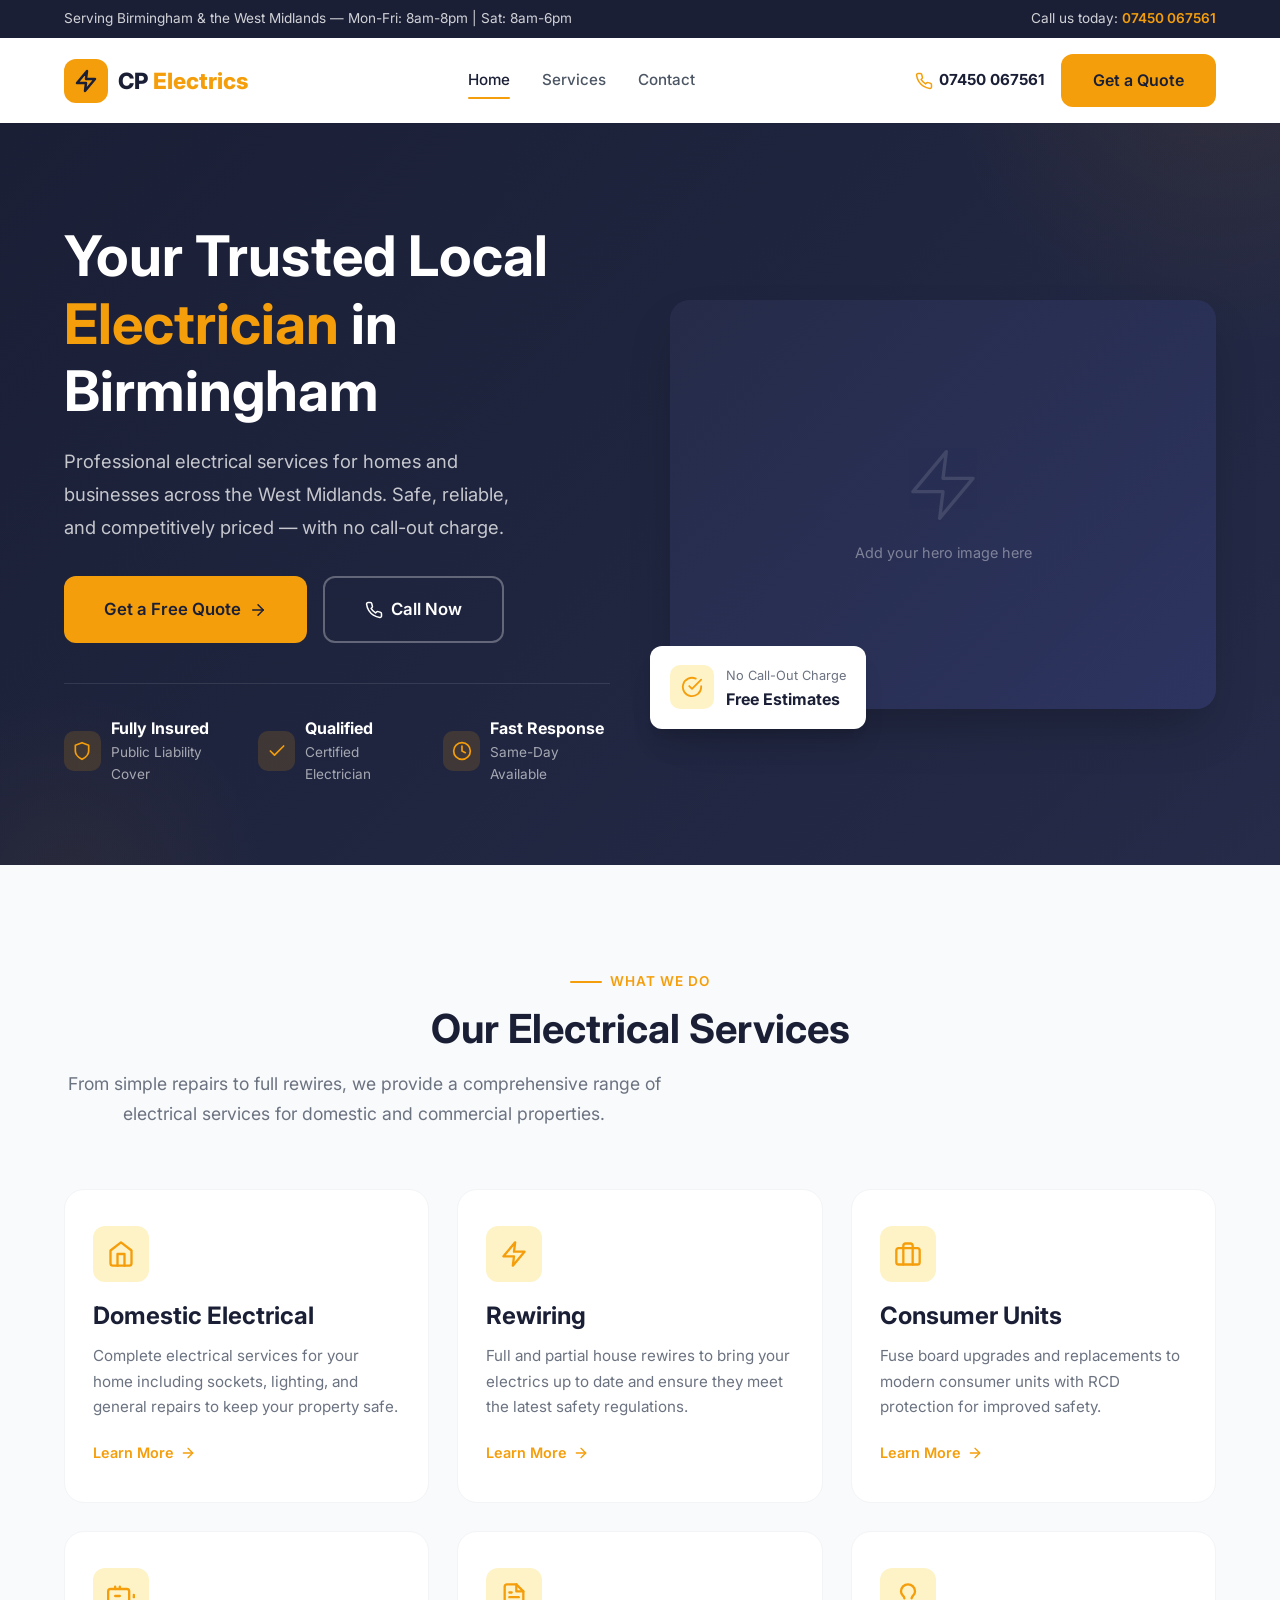
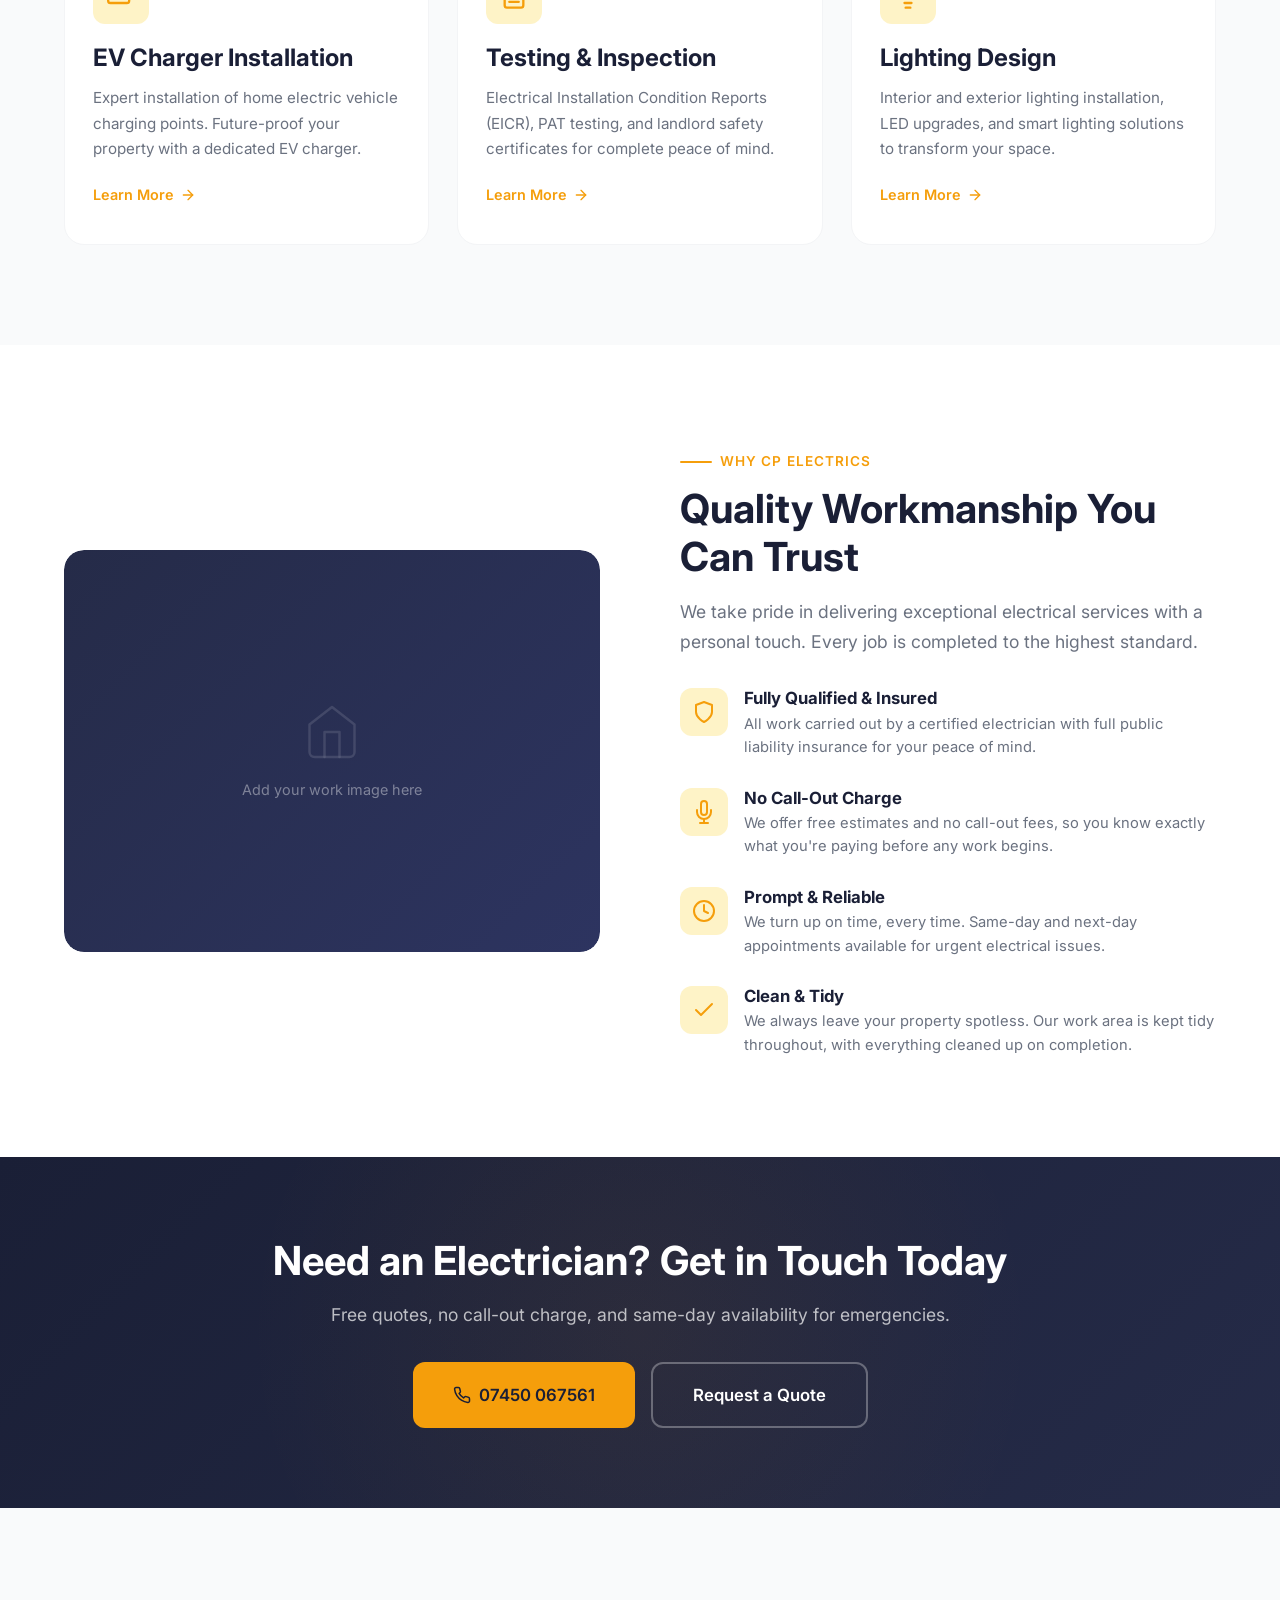
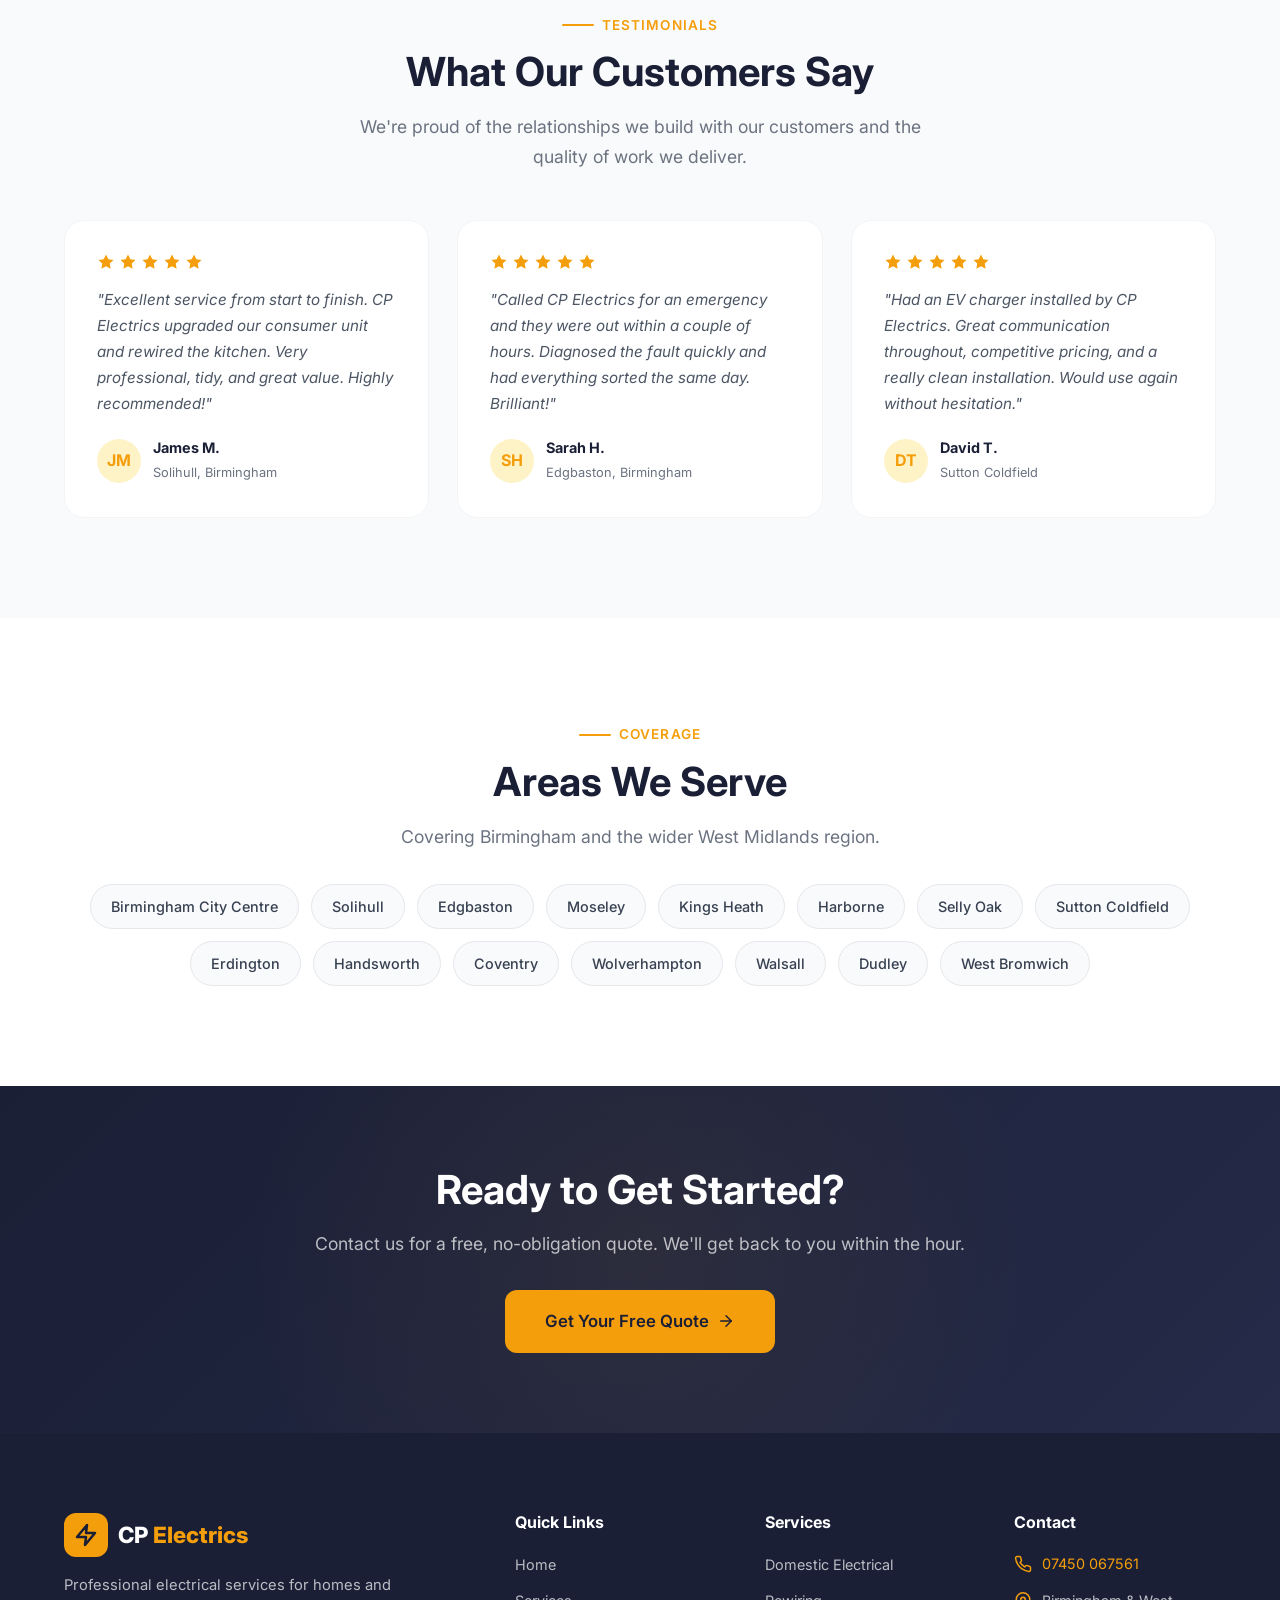
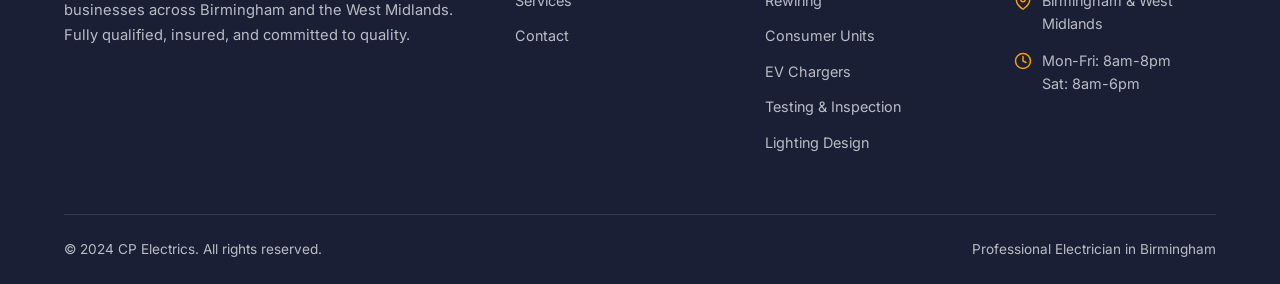
==== index.html @ a2d5533a "Initial commit: CP Electrics website Modern, conversion-optimised electrician website for CP Electri" ====
<!DOCTYPE html>
<html lang="en">
<head>
  <meta charset="UTF-8">
  <meta name="viewport" content="width=device-width, initial-scale=1.0">
  <title>CP Electrics | Professional Electrician in Birmingham & West Midlands</title>
  <meta name="description" content="CP Electrics - trusted local electrician in Birmingham & West Midlands. Domestic & commercial electrical services, rewiring, consumer units, EV chargers. Call 07450 067561.">
  <link rel="preconnect" href="https://fonts.googleapis.com">
  <link rel="preconnect" href="https://fonts.gstatic.com" crossorigin>
  <link href="https://fonts.googleapis.com/css2?family=Inter:wght@400;500;600;700;800&display=swap" rel="stylesheet">
  <link rel="stylesheet" href="assets/css/style.css">
</head>
<body>

  <!-- Top Bar -->
  <div class="top-bar">
    <div class="container">
      <span>Serving Birmingham & the West Midlands &mdash; Mon-Fri: 8am-8pm | Sat: 8am-6pm</span>
      <span>Call us today: <a href="tel:07450067561">07450 067561</a></span>
    </div>
  </div>

  <!-- Navbar -->
  <nav class="navbar">
    <div class="container">
      <a href="index.html" class="logo">
        <div class="logo-icon">
          <svg xmlns="http://www.w3.org/2000/svg" viewBox="0 0 24 24" fill="none" stroke="currentColor" stroke-width="2.5" stroke-linecap="round" stroke-linejoin="round"><path d="M13 2 3 14h9l-1 8 10-12h-9l1-8z"/></svg>
        </div>
        <span class="logo-text">CP <span>Electrics</span></span>
      </a>
      <div class="nav-links">
        <a href="index.html" class="active">Home</a>
        <a href="services.html">Services</a>
        <a href="contact.html">Contact</a>
      </div>
      <div class="nav-cta">
        <a href="tel:07450067561" class="nav-phone">
          <svg xmlns="http://www.w3.org/2000/svg" viewBox="0 0 24 24" fill="none" stroke="currentColor" stroke-width="2" stroke-linecap="round" stroke-linejoin="round"><path d="M22 16.92v3a2 2 0 0 1-2.18 2 19.79 19.79 0 0 1-8.63-3.07 19.5 19.5 0 0 1-6-6 19.79 19.79 0 0 1-3.07-8.67A2 2 0 0 1 4.11 2h3a2 2 0 0 1 2 1.72c.127.96.361 1.903.7 2.81a2 2 0 0 1-.45 2.11L8.09 9.91a16 16 0 0 0 6 6l1.27-1.27a2 2 0 0 1 2.11-.45c.907.339 1.85.573 2.81.7A2 2 0 0 1 22 16.92z"/></svg>
          07450 067561
        </a>
        <a href="contact.html" class="btn btn-primary">Get a Quote</a>
      </div>
      <button class="mobile-toggle" aria-label="Menu">
        <span></span><span></span><span></span>
      </button>
    </div>
  </nav>

  <!-- Hero -->
  <section class="hero">
    <div class="container">
      <div class="hero-content">
        <h1>Your Trusted Local <span>Electrician</span> in Birmingham</h1>
        <p>Professional electrical services for homes and businesses across the West Midlands. Safe, reliable, and competitively priced &mdash; with no call-out charge.</p>
        <div class="hero-btns">
          <a href="contact.html" class="btn btn-primary btn-lg">
            Get a Free Quote
            <svg xmlns="http://www.w3.org/2000/svg" viewBox="0 0 24 24" fill="none" stroke="currentColor" stroke-width="2" stroke-linecap="round" stroke-linejoin="round"><path d="M5 12h14"/><path d="m12 5 7 7-7 7"/></svg>
          </a>
          <a href="tel:07450067561" class="btn btn-outline-light btn-lg">
            <svg xmlns="http://www.w3.org/2000/svg" viewBox="0 0 24 24" fill="none" stroke="currentColor" stroke-width="2" stroke-linecap="round" stroke-linejoin="round"><path d="M22 16.92v3a2 2 0 0 1-2.18 2 19.79 19.79 0 0 1-8.63-3.07 19.5 19.5 0 0 1-6-6 19.79 19.79 0 0 1-3.07-8.67A2 2 0 0 1 4.11 2h3a2 2 0 0 1 2 1.72c.127.96.361 1.903.7 2.81a2 2 0 0 1-.45 2.11L8.09 9.91a16 16 0 0 0 6 6l1.27-1.27a2 2 0 0 1 2.11-.45c.907.339 1.85.573 2.81.7A2 2 0 0 1 22 16.92z"/></svg>
            Call Now
          </a>
        </div>
        <div class="hero-badges">
          <div class="hero-badge">
            <div class="hero-badge-icon">
              <svg xmlns="http://www.w3.org/2000/svg" viewBox="0 0 24 24" fill="none" stroke="currentColor" stroke-width="2" stroke-linecap="round" stroke-linejoin="round"><path d="M12 22s8-4 8-10V5l-8-3-8 3v7c0 6 8 10 8 10z"/></svg>
            </div>
            <div class="hero-badge-text">
              <strong>Fully Insured</strong>
              Public Liability Cover
            </div>
          </div>
          <div class="hero-badge">
            <div class="hero-badge-icon">
              <svg xmlns="http://www.w3.org/2000/svg" viewBox="0 0 24 24" fill="none" stroke="currentColor" stroke-width="2" stroke-linecap="round" stroke-linejoin="round"><path d="M20 6 9 17l-5-5"/></svg>
            </div>
            <div class="hero-badge-text">
              <strong>Qualified</strong>
              Certified Electrician
            </div>
          </div>
          <div class="hero-badge">
            <div class="hero-badge-icon">
              <svg xmlns="http://www.w3.org/2000/svg" viewBox="0 0 24 24" fill="none" stroke="currentColor" stroke-width="2" stroke-linecap="round" stroke-linejoin="round"><circle cx="12" cy="12" r="10"/><polyline points="12 6 12 12 16 14"/></svg>
            </div>
            <div class="hero-badge-text">
              <strong>Fast Response</strong>
              Same-Day Available
            </div>
          </div>
        </div>
      </div>
      <div class="hero-image">
        <div class="hero-image-wrapper">
          <div class="hero-image-placeholder">
            <svg xmlns="http://www.w3.org/2000/svg" viewBox="0 0 24 24" fill="none" stroke="currentColor" stroke-width="1" stroke-linecap="round" stroke-linejoin="round"><path d="M13 2 3 14h9l-1 8 10-12h-9l1-8z"/></svg>
            <span style="font-size:0.9rem;">Add your hero image here</span>
          </div>
        </div>
        <div class="hero-float-card">
          <div class="icon">
            <svg xmlns="http://www.w3.org/2000/svg" viewBox="0 0 24 24" fill="none" stroke="currentColor" stroke-width="2" stroke-linecap="round" stroke-linejoin="round"><path d="M22 11.08V12a10 10 0 1 1-5.93-9.14"/><polyline points="22 4 12 14.01 9 11.01"/></svg>
          </div>
          <div class="text">
            <span>No Call-Out Charge</span>
            <strong>Free Estimates</strong>
          </div>
        </div>
      </div>
    </div>
  </section>

  <!-- Services -->
  <section class="services-section" id="services">
    <div class="container">
      <div class="services-header">
        <div class="section-label">What We Do</div>
        <h2 class="section-title">Our Electrical Services</h2>
        <p class="section-subtitle">From simple repairs to full rewires, we provide a comprehensive range of electrical services for domestic and commercial properties.</p>
      </div>
      <div class="services-grid">
        <a href="services/domestic-electrical.html" class="service-card">
          <div class="service-icon">
            <svg xmlns="http://www.w3.org/2000/svg" viewBox="0 0 24 24" fill="none" stroke="currentColor" stroke-width="2" stroke-linecap="round" stroke-linejoin="round"><path d="m3 9 9-7 9 7v11a2 2 0 0 1-2 2H5a2 2 0 0 1-2-2z"/><polyline points="9 22 9 12 15 12 15 22"/></svg>
          </div>
          <h3>Domestic Electrical</h3>
          <p>Complete electrical services for your home including sockets, lighting, and general repairs to keep your property safe.</p>
          <span class="learn-more">Learn More <svg xmlns="http://www.w3.org/2000/svg" viewBox="0 0 24 24" fill="none" stroke="currentColor" stroke-width="2" stroke-linecap="round" stroke-linejoin="round"><path d="M5 12h14"/><path d="m12 5 7 7-7 7"/></svg></span>
        </a>

        <a href="services/rewiring.html" class="service-card">
          <div class="service-icon">
            <svg xmlns="http://www.w3.org/2000/svg" viewBox="0 0 24 24" fill="none" stroke="currentColor" stroke-width="2" stroke-linecap="round" stroke-linejoin="round"><path d="M13 2 3 14h9l-1 8 10-12h-9l1-8z"/></svg>
          </div>
          <h3>Rewiring</h3>
          <p>Full and partial house rewires to bring your electrics up to date and ensure they meet the latest safety regulations.</p>
          <span class="learn-more">Learn More <svg xmlns="http://www.w3.org/2000/svg" viewBox="0 0 24 24" fill="none" stroke="currentColor" stroke-width="2" stroke-linecap="round" stroke-linejoin="round"><path d="M5 12h14"/><path d="m12 5 7 7-7 7"/></svg></span>
        </a>

        <a href="services/consumer-units.html" class="service-card">
          <div class="service-icon">
            <svg xmlns="http://www.w3.org/2000/svg" viewBox="0 0 24 24" fill="none" stroke="currentColor" stroke-width="2" stroke-linecap="round" stroke-linejoin="round"><rect x="2" y="7" width="20" height="14" rx="2" ry="2"/><path d="M16 21V5a2 2 0 0 0-2-2h-4a2 2 0 0 0-2 2v16"/></svg>
          </div>
          <h3>Consumer Units</h3>
          <p>Fuse board upgrades and replacements to modern consumer units with RCD protection for improved safety.</p>
          <span class="learn-more">Learn More <svg xmlns="http://www.w3.org/2000/svg" viewBox="0 0 24 24" fill="none" stroke="currentColor" stroke-width="2" stroke-linecap="round" stroke-linejoin="round"><path d="M5 12h14"/><path d="m12 5 7 7-7 7"/></svg></span>
        </a>

        <a href="services/ev-chargers.html" class="service-card">
          <div class="service-icon">
            <svg xmlns="http://www.w3.org/2000/svg" viewBox="0 0 24 24" fill="none" stroke="currentColor" stroke-width="2" stroke-linecap="round" stroke-linejoin="round"><rect x="1" y="6" width="18" height="12" rx="2"/><line x1="23" y1="13" x2="23" y2="11"/><path d="M11 6v-2"/><path d="M7 6v-2"/><path d="M7 12h4"/></svg>
          </div>
          <h3>EV Charger Installation</h3>
          <p>Expert installation of home electric vehicle charging points. Future-proof your property with a dedicated EV charger.</p>
          <span class="learn-more">Learn More <svg xmlns="http://www.w3.org/2000/svg" viewBox="0 0 24 24" fill="none" stroke="currentColor" stroke-width="2" stroke-linecap="round" stroke-linejoin="round"><path d="M5 12h14"/><path d="m12 5 7 7-7 7"/></svg></span>
        </a>

        <a href="services/testing-inspection.html" class="service-card">
          <div class="service-icon">
            <svg xmlns="http://www.w3.org/2000/svg" viewBox="0 0 24 24" fill="none" stroke="currentColor" stroke-width="2" stroke-linecap="round" stroke-linejoin="round"><path d="M14 2H6a2 2 0 0 0-2 2v16a2 2 0 0 0 2 2h12a2 2 0 0 0 2-2V8z"/><polyline points="14 2 14 8 20 8"/><line x1="16" y1="13" x2="8" y2="13"/><line x1="16" y1="17" x2="8" y2="17"/><polyline points="10 9 9 9 8 9"/></svg>
          </div>
          <h3>Testing &amp; Inspection</h3>
          <p>Electrical Installation Condition Reports (EICR), PAT testing, and landlord safety certificates for complete peace of mind.</p>
          <span class="learn-more">Learn More <svg xmlns="http://www.w3.org/2000/svg" viewBox="0 0 24 24" fill="none" stroke="currentColor" stroke-width="2" stroke-linecap="round" stroke-linejoin="round"><path d="M5 12h14"/><path d="m12 5 7 7-7 7"/></svg></span>
        </a>

        <a href="services/lighting.html" class="service-card">
          <div class="service-icon">
            <svg xmlns="http://www.w3.org/2000/svg" viewBox="0 0 24 24" fill="none" stroke="currentColor" stroke-width="2" stroke-linecap="round" stroke-linejoin="round"><line x1="9" y1="18" x2="15" y2="18"/><line x1="10" y1="22" x2="14" y2="22"/><path d="M15.09 14c.18-.98.65-1.74 1.41-2.5A4.65 4.65 0 0 0 18 8 6 6 0 0 0 6 8c0 1 .23 2.23 1.5 3.5A4.61 4.61 0 0 1 8.91 14"/></svg>
          </div>
          <h3>Lighting Design</h3>
          <p>Interior and exterior lighting installation, LED upgrades, and smart lighting solutions to transform your space.</p>
          <span class="learn-more">Learn More <svg xmlns="http://www.w3.org/2000/svg" viewBox="0 0 24 24" fill="none" stroke="currentColor" stroke-width="2" stroke-linecap="round" stroke-linejoin="round"><path d="M5 12h14"/><path d="m12 5 7 7-7 7"/></svg></span>
        </a>
      </div>
    </div>
  </section>

  <!-- Why Choose Us -->
  <section class="why-section">
    <div class="container">
      <div class="why-grid">
        <div class="why-image">
          <div class="hero-image-placeholder" style="border-radius:20px;">
            <svg xmlns="http://www.w3.org/2000/svg" viewBox="0 0 24 24" fill="none" stroke="currentColor" stroke-width="1" stroke-linecap="round" stroke-linejoin="round" style="width:60px;height:60px;opacity:0.3;"><path d="m3 9 9-7 9 7v11a2 2 0 0 1-2 2H5a2 2 0 0 1-2-2z"/><polyline points="9 22 9 12 15 12 15 22"/></svg>
            <span style="font-size:0.9rem;color:rgba(255,255,255,0.4);">Add your work image here</span>
          </div>
        </div>
        <div>
          <div class="section-label">Why CP Electrics</div>
          <h2 class="section-title">Quality Workmanship You Can Trust</h2>
          <p class="section-subtitle">We take pride in delivering exceptional electrical services with a personal touch. Every job is completed to the highest standard.</p>
          <div class="why-features">
            <div class="why-feature">
              <div class="why-feature-icon">
                <svg xmlns="http://www.w3.org/2000/svg" viewBox="0 0 24 24" fill="none" stroke="currentColor" stroke-width="2" stroke-linecap="round" stroke-linejoin="round"><path d="M12 22s8-4 8-10V5l-8-3-8 3v7c0 6 8 10 8 10z"/></svg>
              </div>
              <div>
                <h4>Fully Qualified &amp; Insured</h4>
                <p>All work carried out by a certified electrician with full public liability insurance for your peace of mind.</p>
              </div>
            </div>
            <div class="why-feature">
              <div class="why-feature-icon">
                <svg xmlns="http://www.w3.org/2000/svg" viewBox="0 0 24 24" fill="none" stroke="currentColor" stroke-width="2" stroke-linecap="round" stroke-linejoin="round"><path d="M12 1a3 3 0 0 0-3 3v8a3 3 0 0 0 6 0V4a3 3 0 0 0-3-3z"/><path d="M19 10v2a7 7 0 0 1-14 0v-2"/><line x1="12" y1="19" x2="12" y2="23"/><line x1="8" y1="23" x2="16" y2="23"/></svg>
              </div>
              <div>
                <h4>No Call-Out Charge</h4>
                <p>We offer free estimates and no call-out fees, so you know exactly what you're paying before any work begins.</p>
              </div>
            </div>
            <div class="why-feature">
              <div class="why-feature-icon">
                <svg xmlns="http://www.w3.org/2000/svg" viewBox="0 0 24 24" fill="none" stroke="currentColor" stroke-width="2" stroke-linecap="round" stroke-linejoin="round"><circle cx="12" cy="12" r="10"/><polyline points="12 6 12 12 16 14"/></svg>
              </div>
              <div>
                <h4>Prompt &amp; Reliable</h4>
                <p>We turn up on time, every time. Same-day and next-day appointments available for urgent electrical issues.</p>
              </div>
            </div>
            <div class="why-feature">
              <div class="why-feature-icon">
                <svg xmlns="http://www.w3.org/2000/svg" viewBox="0 0 24 24" fill="none" stroke="currentColor" stroke-width="2" stroke-linecap="round" stroke-linejoin="round"><path d="M20 6 9 17l-5-5"/></svg>
              </div>
              <div>
                <h4>Clean &amp; Tidy</h4>
                <p>We always leave your property spotless. Our work area is kept tidy throughout, with everything cleaned up on completion.</p>
              </div>
            </div>
          </div>
        </div>
      </div>
    </div>
  </section>

  <!-- CTA Banner -->
  <section class="cta-banner">
    <div class="container">
      <h2>Need an Electrician? Get in Touch Today</h2>
      <p>Free quotes, no call-out charge, and same-day availability for emergencies.</p>
      <div style="display:flex;gap:16px;justify-content:center;flex-wrap:wrap;">
        <a href="tel:07450067561" class="btn btn-primary btn-lg">
          <svg xmlns="http://www.w3.org/2000/svg" viewBox="0 0 24 24" fill="none" stroke="currentColor" stroke-width="2" stroke-linecap="round" stroke-linejoin="round"><path d="M22 16.92v3a2 2 0 0 1-2.18 2 19.79 19.79 0 0 1-8.63-3.07 19.5 19.5 0 0 1-6-6 19.79 19.79 0 0 1-3.07-8.67A2 2 0 0 1 4.11 2h3a2 2 0 0 1 2 1.72c.127.96.361 1.903.7 2.81a2 2 0 0 1-.45 2.11L8.09 9.91a16 16 0 0 0 6 6l1.27-1.27a2 2 0 0 1 2.11-.45c.907.339 1.85.573 2.81.7A2 2 0 0 1 22 16.92z"/></svg>
          07450 067561
        </a>
        <a href="contact.html" class="btn btn-outline-light btn-lg">Request a Quote</a>
      </div>
    </div>
  </section>

  <!-- Testimonials -->
  <section class="testimonials-section">
    <div class="container">
      <div class="text-center">
        <div class="section-label">Testimonials</div>
        <h2 class="section-title">What Our Customers Say</h2>
        <p class="section-subtitle">We're proud of the relationships we build with our customers and the quality of work we deliver.</p>
      </div>
      <div class="testimonials-grid">
        <div class="testimonial-card">
          <div class="testimonial-stars">
            <svg xmlns="http://www.w3.org/2000/svg" viewBox="0 0 24 24"><polygon points="12 2 15.09 8.26 22 9.27 17 14.14 18.18 21.02 12 17.77 5.82 21.02 7 14.14 2 9.27 8.91 8.26 12 2"/></svg>
            <svg xmlns="http://www.w3.org/2000/svg" viewBox="0 0 24 24"><polygon points="12 2 15.09 8.26 22 9.27 17 14.14 18.18 21.02 12 17.77 5.82 21.02 7 14.14 2 9.27 8.91 8.26 12 2"/></svg>
            <svg xmlns="http://www.w3.org/2000/svg" viewBox="0 0 24 24"><polygon points="12 2 15.09 8.26 22 9.27 17 14.14 18.18 21.02 12 17.77 5.82 21.02 7 14.14 2 9.27 8.91 8.26 12 2"/></svg>
            <svg xmlns="http://www.w3.org/2000/svg" viewBox="0 0 24 24"><polygon points="12 2 15.09 8.26 22 9.27 17 14.14 18.18 21.02 12 17.77 5.82 21.02 7 14.14 2 9.27 8.91 8.26 12 2"/></svg>
            <svg xmlns="http://www.w3.org/2000/svg" viewBox="0 0 24 24"><polygon points="12 2 15.09 8.26 22 9.27 17 14.14 18.18 21.02 12 17.77 5.82 21.02 7 14.14 2 9.27 8.91 8.26 12 2"/></svg>
          </div>
          <blockquote>"Excellent service from start to finish. CP Electrics upgraded our consumer unit and rewired the kitchen. Very professional, tidy, and great value. Highly recommended!"</blockquote>
          <div class="testimonial-author">
            <div class="testimonial-avatar">JM</div>
            <div class="testimonial-author-info">
              <strong>James M.</strong>
              <span>Solihull, Birmingham</span>
            </div>
          </div>
        </div>
        <div class="testimonial-card">
          <div class="testimonial-stars">
            <svg xmlns="http://www.w3.org/2000/svg" viewBox="0 0 24 24"><polygon points="12 2 15.09 8.26 22 9.27 17 14.14 18.18 21.02 12 17.77 5.82 21.02 7 14.14 2 9.27 8.91 8.26 12 2"/></svg>
            <svg xmlns="http://www.w3.org/2000/svg" viewBox="0 0 24 24"><polygon points="12 2 15.09 8.26 22 9.27 17 14.14 18.18 21.02 12 17.77 5.82 21.02 7 14.14 2 9.27 8.91 8.26 12 2"/></svg>
            <svg xmlns="http://www.w3.org/2000/svg" viewBox="0 0 24 24"><polygon points="12 2 15.09 8.26 22 9.27 17 14.14 18.18 21.02 12 17.77 5.82 21.02 7 14.14 2 9.27 8.91 8.26 12 2"/></svg>
            <svg xmlns="http://www.w3.org/2000/svg" viewBox="0 0 24 24"><polygon points="12 2 15.09 8.26 22 9.27 17 14.14 18.18 21.02 12 17.77 5.82 21.02 7 14.14 2 9.27 8.91 8.26 12 2"/></svg>
            <svg xmlns="http://www.w3.org/2000/svg" viewBox="0 0 24 24"><polygon points="12 2 15.09 8.26 22 9.27 17 14.14 18.18 21.02 12 17.77 5.82 21.02 7 14.14 2 9.27 8.91 8.26 12 2"/></svg>
          </div>
          <blockquote>"Called CP Electrics for an emergency and they were out within a couple of hours. Diagnosed the fault quickly and had everything sorted the same day. Brilliant!"</blockquote>
          <div class="testimonial-author">
            <div class="testimonial-avatar">SH</div>
            <div class="testimonial-author-info">
              <strong>Sarah H.</strong>
              <span>Edgbaston, Birmingham</span>
            </div>
          </div>
        </div>
        <div class="testimonial-card">
          <div class="testimonial-stars">
            <svg xmlns="http://www.w3.org/2000/svg" viewBox="0 0 24 24"><polygon points="12 2 15.09 8.26 22 9.27 17 14.14 18.18 21.02 12 17.77 5.82 21.02 7 14.14 2 9.27 8.91 8.26 12 2"/></svg>
            <svg xmlns="http://www.w3.org/2000/svg" viewBox="0 0 24 24"><polygon points="12 2 15.09 8.26 22 9.27 17 14.14 18.18 21.02 12 17.77 5.82 21.02 7 14.14 2 9.27 8.91 8.26 12 2"/></svg>
            <svg xmlns="http://www.w3.org/2000/svg" viewBox="0 0 24 24"><polygon points="12 2 15.09 8.26 22 9.27 17 14.14 18.18 21.02 12 17.77 5.82 21.02 7 14.14 2 9.27 8.91 8.26 12 2"/></svg>
            <svg xmlns="http://www.w3.org/2000/svg" viewBox="0 0 24 24"><polygon points="12 2 15.09 8.26 22 9.27 17 14.14 18.18 21.02 12 17.77 5.82 21.02 7 14.14 2 9.27 8.91 8.26 12 2"/></svg>
            <svg xmlns="http://www.w3.org/2000/svg" viewBox="0 0 24 24"><polygon points="12 2 15.09 8.26 22 9.27 17 14.14 18.18 21.02 12 17.77 5.82 21.02 7 14.14 2 9.27 8.91 8.26 12 2"/></svg>
          </div>
          <blockquote>"Had an EV charger installed by CP Electrics. Great communication throughout, competitive pricing, and a really clean installation. Would use again without hesitation."</blockquote>
          <div class="testimonial-author">
            <div class="testimonial-avatar">DT</div>
            <div class="testimonial-author-info">
              <strong>David T.</strong>
              <span>Sutton Coldfield</span>
            </div>
          </div>
        </div>
      </div>
    </div>
  </section>

  <!-- Areas -->
  <section class="areas-section">
    <div class="container text-center">
      <div class="section-label">Coverage</div>
      <h2 class="section-title">Areas We Serve</h2>
      <p class="section-subtitle">Covering Birmingham and the wider West Midlands region.</p>
      <div class="areas-tags">
        <span class="area-tag">Birmingham City Centre</span>
        <span class="area-tag">Solihull</span>
        <span class="area-tag">Edgbaston</span>
        <span class="area-tag">Moseley</span>
        <span class="area-tag">Kings Heath</span>
        <span class="area-tag">Harborne</span>
        <span class="area-tag">Selly Oak</span>
        <span class="area-tag">Sutton Coldfield</span>
        <span class="area-tag">Erdington</span>
        <span class="area-tag">Handsworth</span>
        <span class="area-tag">Coventry</span>
        <span class="area-tag">Wolverhampton</span>
        <span class="area-tag">Walsall</span>
        <span class="area-tag">Dudley</span>
        <span class="area-tag">West Bromwich</span>
      </div>
    </div>
  </section>

  <!-- CTA 2 -->
  <section class="cta-banner">
    <div class="container">
      <h2>Ready to Get Started?</h2>
      <p>Contact us for a free, no-obligation quote. We'll get back to you within the hour.</p>
      <a href="contact.html" class="btn btn-primary btn-lg">Get Your Free Quote
        <svg xmlns="http://www.w3.org/2000/svg" viewBox="0 0 24 24" fill="none" stroke="currentColor" stroke-width="2" stroke-linecap="round" stroke-linejoin="round"><path d="M5 12h14"/><path d="m12 5 7 7-7 7"/></svg>
      </a>
    </div>
  </section>

  <!-- Footer -->
  <footer class="footer">
    <div class="container">
      <div class="footer-grid">
        <div class="footer-about">
          <a href="index.html" class="logo">
            <div class="logo-icon">
              <svg xmlns="http://www.w3.org/2000/svg" viewBox="0 0 24 24" fill="none" stroke="currentColor" stroke-width="2.5" stroke-linecap="round" stroke-linejoin="round"><path d="M13 2 3 14h9l-1 8 10-12h-9l1-8z"/></svg>
            </div>
            <span class="logo-text" style="color:#fff;">CP <span>Electrics</span></span>
          </a>
          <p>Professional electrical services for homes and businesses across Birmingham and the West Midlands. Fully qualified, insured, and committed to quality.</p>
        </div>
        <div>
          <h4>Quick Links</h4>
          <ul class="footer-links">
            <li><a href="index.html">Home</a></li>
            <li><a href="services.html">Services</a></li>
            <li><a href="contact.html">Contact</a></li>
          </ul>
        </div>
        <div>
          <h4>Services</h4>
          <ul class="footer-links">
            <li><a href="services/domestic-electrical.html">Domestic Electrical</a></li>
            <li><a href="services/rewiring.html">Rewiring</a></li>
            <li><a href="services/consumer-units.html">Consumer Units</a></li>
            <li><a href="services/ev-chargers.html">EV Chargers</a></li>
            <li><a href="services/testing-inspection.html">Testing &amp; Inspection</a></li>
            <li><a href="services/lighting.html">Lighting Design</a></li>
          </ul>
        </div>
        <div>
          <h4>Contact</h4>
          <div class="footer-contact-item">
            <svg xmlns="http://www.w3.org/2000/svg" viewBox="0 0 24 24" fill="none" stroke="currentColor" stroke-width="2" stroke-linecap="round" stroke-linejoin="round"><path d="M22 16.92v3a2 2 0 0 1-2.18 2 19.79 19.79 0 0 1-8.63-3.07 19.5 19.5 0 0 1-6-6 19.79 19.79 0 0 1-3.07-8.67A2 2 0 0 1 4.11 2h3a2 2 0 0 1 2 1.72c.127.96.361 1.903.7 2.81a2 2 0 0 1-.45 2.11L8.09 9.91a16 16 0 0 0 6 6l1.27-1.27a2 2 0 0 1 2.11-.45c.907.339 1.85.573 2.81.7A2 2 0 0 1 22 16.92z"/></svg>
            <div><a href="tel:07450067561" style="color:var(--accent);">07450 067561</a></div>
          </div>
          <div class="footer-contact-item">
            <svg xmlns="http://www.w3.org/2000/svg" viewBox="0 0 24 24" fill="none" stroke="currentColor" stroke-width="2" stroke-linecap="round" stroke-linejoin="round"><path d="M21 10c0 7-9 13-9 13s-9-6-9-13a9 9 0 0 1 18 0z"/><circle cx="12" cy="10" r="3"/></svg>
            <div>Birmingham &amp; West Midlands</div>
          </div>
          <div class="footer-contact-item">
            <svg xmlns="http://www.w3.org/2000/svg" viewBox="0 0 24 24" fill="none" stroke="currentColor" stroke-width="2" stroke-linecap="round" stroke-linejoin="round"><circle cx="12" cy="12" r="10"/><polyline points="12 6 12 12 16 14"/></svg>
            <div>Mon-Fri: 8am-8pm<br>Sat: 8am-6pm</div>
          </div>
        </div>
      </div>
      <div class="footer-bottom">
        <span>&copy; 2024 CP Electrics. All rights reserved.</span>
        <span>Professional Electrician in Birmingham</span>
      </div>
    </div>
  </footer>

  <script src="assets/js/main.js"></script>
</body>
</html>
---- assets/css/style.css ----
/* ===== CP Electrics - Modern Electrician Website ===== */
/* Design System: Dark navy + Electric amber/yellow accent */

:root {
  --primary: #1a1f36;
  --primary-light: #252b48;
  --accent: #f59e0b;
  --accent-hover: #d97706;
  --accent-light: #fef3c7;
  --white: #ffffff;
  --gray-50: #f9fafb;
  --gray-100: #f3f4f6;
  --gray-200: #e5e7eb;
  --gray-300: #d1d5db;
  --gray-500: #6b7280;
  --gray-600: #4b5563;
  --gray-700: #374151;
  --gray-800: #1f2937;
  --gray-900: #111827;
  --success: #10b981;
  --radius: 12px;
  --radius-lg: 20px;
  --shadow-sm: 0 1px 2px rgba(0,0,0,0.05);
  --shadow: 0 4px 6px -1px rgba(0,0,0,0.1), 0 2px 4px -2px rgba(0,0,0,0.1);
  --shadow-lg: 0 20px 25px -5px rgba(0,0,0,0.1), 0 8px 10px -6px rgba(0,0,0,0.1);
  --shadow-xl: 0 25px 50px -12px rgba(0,0,0,0.25);
  --transition: all 0.3s cubic-bezier(0.4, 0, 0.2, 1);
}

*, *::before, *::after {
  margin: 0;
  padding: 0;
  box-sizing: border-box;
}

html {
  scroll-behavior: smooth;
  font-size: 16px;
}

body {
  font-family: 'Inter', -apple-system, BlinkMacSystemFont, 'Segoe UI', sans-serif;
  color: var(--gray-800);
  line-height: 1.6;
  background: var(--white);
  overflow-x: hidden;
}

img {
  max-width: 100%;
  height: auto;
  display: block;
}

a {
  text-decoration: none;
  color: inherit;
  transition: var(--transition);
}

ul { list-style: none; }

.container {
  max-width: 1200px;
  margin: 0 auto;
  padding: 0 24px;
}

/* ===== Typography ===== */
h1, h2, h3, h4, h5, h6 {
  font-weight: 700;
  line-height: 1.2;
  color: var(--primary);
}

h1 { font-size: clamp(2.2rem, 5vw, 3.5rem); }
h2 { font-size: clamp(1.8rem, 4vw, 2.5rem); }
h3 { font-size: clamp(1.2rem, 2.5vw, 1.5rem); }

.section-label {
  display: inline-flex;
  align-items: center;
  gap: 8px;
  font-size: 0.85rem;
  font-weight: 600;
  text-transform: uppercase;
  letter-spacing: 0.08em;
  color: var(--accent);
  margin-bottom: 12px;
}

.section-label::before {
  content: '';
  width: 32px;
  height: 2px;
  background: var(--accent);
  border-radius: 2px;
}

.section-title {
  margin-bottom: 16px;
}

.section-subtitle {
  font-size: 1.1rem;
  color: var(--gray-500);
  max-width: 600px;
  line-height: 1.7;
}

.text-center { text-align: center; }
.text-center .section-subtitle { margin: 0 auto; }

/* ===== Buttons ===== */
.btn {
  display: inline-flex;
  align-items: center;
  gap: 8px;
  padding: 14px 32px;
  font-size: 1rem;
  font-weight: 600;
  border-radius: var(--radius);
  border: none;
  cursor: pointer;
  transition: var(--transition);
  white-space: nowrap;
}

.btn-primary {
  background: var(--accent);
  color: var(--primary);
}
.btn-primary:hover {
  background: var(--accent-hover);
  transform: translateY(-2px);
  box-shadow: 0 8px 25px rgba(245, 158, 11, 0.3);
}

.btn-secondary {
  background: var(--white);
  color: var(--primary);
  border: 2px solid var(--gray-200);
}
.btn-secondary:hover {
  border-color: var(--accent);
  color: var(--accent);
  transform: translateY(-2px);
}

.btn-outline-light {
  background: transparent;
  color: var(--white);
  border: 2px solid rgba(255,255,255,0.3);
}
.btn-outline-light:hover {
  background: var(--white);
  color: var(--primary);
  transform: translateY(-2px);
}

.btn-lg {
  padding: 18px 40px;
  font-size: 1.05rem;
}

.btn svg, .btn i {
  width: 18px;
  height: 18px;
}

/* ===== Header / Navbar ===== */
.top-bar {
  background: var(--primary);
  color: rgba(255,255,255,0.8);
  font-size: 0.85rem;
  padding: 8px 0;
}
.top-bar .container {
  display: flex;
  justify-content: space-between;
  align-items: center;
  flex-wrap: wrap;
  gap: 8px;
}
.top-bar a {
  color: var(--accent);
  font-weight: 600;
}
.top-bar a:hover { color: var(--white); }

.navbar {
  background: var(--white);
  padding: 16px 0;
  position: sticky;
  top: 0;
  z-index: 1000;
  box-shadow: var(--shadow-sm);
  transition: var(--transition);
}
.navbar.scrolled {
  box-shadow: var(--shadow);
  padding: 10px 0;
}
.navbar .container {
  display: flex;
  justify-content: space-between;
  align-items: center;
}

.logo {
  display: flex;
  align-items: center;
  gap: 10px;
}
.logo-icon {
  width: 44px;
  height: 44px;
  background: var(--accent);
  border-radius: var(--radius);
  display: flex;
  align-items: center;
  justify-content: center;
}
.logo-icon svg {
  width: 24px;
  height: 24px;
  color: var(--primary);
}
.logo-text {
  font-size: 1.4rem;
  font-weight: 800;
  color: var(--primary);
}
.logo-text span {
  color: var(--accent);
}

.nav-links {
  display: flex;
  align-items: center;
  gap: 32px;
}
.nav-links a {
  font-size: 0.95rem;
  font-weight: 500;
  color: var(--gray-600);
  position: relative;
}
.nav-links a:hover,
.nav-links a.active {
  color: var(--primary);
}
.nav-links a.active::after {
  content: '';
  position: absolute;
  bottom: -6px;
  left: 0;
  right: 0;
  height: 2px;
  background: var(--accent);
  border-radius: 2px;
}

.nav-cta {
  display: flex;
  align-items: center;
  gap: 16px;
}
.nav-phone {
  display: flex;
  align-items: center;
  gap: 6px;
  font-weight: 700;
  color: var(--primary);
  font-size: 0.95rem;
}
.nav-phone svg {
  width: 18px;
  height: 18px;
  color: var(--accent);
}

.mobile-toggle {
  display: none;
  background: none;
  border: none;
  cursor: pointer;
  padding: 8px;
}
.mobile-toggle span {
  display: block;
  width: 24px;
  height: 2px;
  background: var(--primary);
  margin: 6px 0;
  transition: var(--transition);
  border-radius: 2px;
}

/* ===== Hero ===== */
.hero {
  background: linear-gradient(135deg, var(--primary) 0%, var(--primary-light) 100%);
  padding: 100px 0 80px;
  position: relative;
  overflow: hidden;
}
.hero::before {
  content: '';
  position: absolute;
  top: -50%;
  right: -20%;
  width: 600px;
  height: 600px;
  background: radial-gradient(circle, rgba(245,158,11,0.08) 0%, transparent 70%);
  border-radius: 50%;
}
.hero::after {
  content: '';
  position: absolute;
  bottom: -30%;
  left: -10%;
  width: 400px;
  height: 400px;
  background: radial-gradient(circle, rgba(245,158,11,0.05) 0%, transparent 70%);
  border-radius: 50%;
}

.hero .container {
  display: grid;
  grid-template-columns: 1fr 1fr;
  gap: 60px;
  align-items: center;
  position: relative;
  z-index: 1;
}

.hero-content h1 {
  color: var(--white);
  margin-bottom: 20px;
}
.hero-content h1 span {
  color: var(--accent);
}
.hero-content p {
  color: rgba(255,255,255,0.75);
  font-size: 1.15rem;
  line-height: 1.8;
  margin-bottom: 32px;
  max-width: 480px;
}

.hero-btns {
  display: flex;
  gap: 16px;
  flex-wrap: wrap;
}

.hero-badges {
  display: flex;
  gap: 24px;
  margin-top: 40px;
  padding-top: 32px;
  border-top: 1px solid rgba(255,255,255,0.1);
}
.hero-badge {
  display: flex;
  align-items: center;
  gap: 10px;
}
.hero-badge-icon {
  width: 40px;
  height: 40px;
  background: rgba(245,158,11,0.15);
  border-radius: 10px;
  display: flex;
  align-items: center;
  justify-content: center;
}
.hero-badge-icon svg {
  width: 20px;
  height: 20px;
  color: var(--accent);
}
.hero-badge-text {
  font-size: 0.85rem;
  color: rgba(255,255,255,0.6);
}
.hero-badge-text strong {
  display: block;
  color: var(--white);
  font-size: 1rem;
}

.hero-image {
  position: relative;
}
.hero-image-wrapper {
  border-radius: var(--radius-lg);
  overflow: hidden;
  box-shadow: var(--shadow-xl);
  aspect-ratio: 4/3;
  background: var(--primary-light);
  position: relative;
}
.hero-image-wrapper img {
  width: 100%;
  height: 100%;
  object-fit: cover;
}
.hero-image-placeholder {
  width: 100%;
  height: 100%;
  background: linear-gradient(135deg, var(--primary-light) 0%, #2d3460 100%);
  display: flex;
  flex-direction: column;
  align-items: center;
  justify-content: center;
  gap: 16px;
  color: rgba(255,255,255,0.4);
}
.hero-image-placeholder svg {
  width: 80px;
  height: 80px;
  opacity: 0.3;
}

.hero-float-card {
  position: absolute;
  bottom: -20px;
  left: -20px;
  background: var(--white);
  border-radius: var(--radius);
  padding: 16px 20px;
  box-shadow: var(--shadow-lg);
  display: flex;
  align-items: center;
  gap: 12px;
  animation: float 3s ease-in-out infinite;
}
.hero-float-card .icon {
  width: 44px;
  height: 44px;
  background: var(--accent-light);
  border-radius: 10px;
  display: flex;
  align-items: center;
  justify-content: center;
}
.hero-float-card .icon svg {
  width: 22px;
  height: 22px;
  color: var(--accent);
}
.hero-float-card .text span {
  font-size: 0.8rem;
  color: var(--gray-500);
}
.hero-float-card .text strong {
  display: block;
  font-size: 1rem;
  color: var(--primary);
}

@keyframes float {
  0%, 100% { transform: translateY(0); }
  50% { transform: translateY(-8px); }
}

/* ===== Services Section ===== */
.services-section {
  padding: 100px 0;
  background: var(--gray-50);
}
.services-header {
  text-align: center;
  margin-bottom: 60px;
}
.services-grid {
  display: grid;
  grid-template-columns: repeat(3, 1fr);
  gap: 28px;
}

.service-card {
  background: var(--white);
  border-radius: var(--radius-lg);
  padding: 36px 28px;
  transition: var(--transition);
  border: 1px solid var(--gray-100);
  position: relative;
  overflow: hidden;
}
.service-card::before {
  content: '';
  position: absolute;
  top: 0;
  left: 0;
  right: 0;
  height: 3px;
  background: var(--accent);
  transform: scaleX(0);
  transition: var(--transition);
}
.service-card:hover {
  transform: translateY(-6px);
  box-shadow: var(--shadow-lg);
}
.service-card:hover::before {
  transform: scaleX(1);
}

.service-icon {
  width: 56px;
  height: 56px;
  background: var(--accent-light);
  border-radius: var(--radius);
  display: flex;
  align-items: center;
  justify-content: center;
  margin-bottom: 20px;
}
.service-icon svg {
  width: 28px;
  height: 28px;
  color: var(--accent);
}

.service-card h3 {
  margin-bottom: 12px;
}
.service-card p {
  color: var(--gray-500);
  font-size: 0.95rem;
  line-height: 1.7;
  margin-bottom: 20px;
}
.service-card .learn-more {
  display: inline-flex;
  align-items: center;
  gap: 6px;
  font-weight: 600;
  font-size: 0.9rem;
  color: var(--accent);
}
.service-card .learn-more:hover {
  gap: 10px;
}
.service-card .learn-more svg {
  width: 16px;
  height: 16px;
}

/* ===== Why Choose Us ===== */
.why-section {
  padding: 100px 0;
}
.why-grid {
  display: grid;
  grid-template-columns: 1fr 1fr;
  gap: 80px;
  align-items: center;
}
.why-image {
  border-radius: var(--radius-lg);
  overflow: hidden;
  aspect-ratio: 4/3;
  background: var(--gray-100);
}
.why-image img {
  width: 100%;
  height: 100%;
  object-fit: cover;
}

.why-features {
  display: grid;
  gap: 28px;
  margin-top: 32px;
}
.why-feature {
  display: flex;
  gap: 16px;
}
.why-feature-icon {
  width: 48px;
  height: 48px;
  min-width: 48px;
  background: var(--accent-light);
  border-radius: 12px;
  display: flex;
  align-items: center;
  justify-content: center;
}
.why-feature-icon svg {
  width: 24px;
  height: 24px;
  color: var(--accent);
}
.why-feature h4 {
  margin-bottom: 4px;
  font-size: 1.05rem;
}
.why-feature p {
  color: var(--gray-500);
  font-size: 0.92rem;
  line-height: 1.6;
}

/* ===== CTA Banner ===== */
.cta-banner {
  background: linear-gradient(135deg, var(--primary) 0%, var(--primary-light) 100%);
  padding: 80px 0;
  text-align: center;
  position: relative;
  overflow: hidden;
}
.cta-banner::before {
  content: '';
  position: absolute;
  top: 50%;
  left: 50%;
  transform: translate(-50%, -50%);
  width: 800px;
  height: 800px;
  background: radial-gradient(circle, rgba(245,158,11,0.06) 0%, transparent 70%);
  border-radius: 50%;
}
.cta-banner h2 {
  color: var(--white);
  margin-bottom: 16px;
  position: relative;
}
.cta-banner p {
  color: rgba(255,255,255,0.7);
  font-size: 1.1rem;
  margin-bottom: 32px;
  position: relative;
}
.cta-banner .btn {
  position: relative;
}

/* ===== Testimonials ===== */
.testimonials-section {
  padding: 100px 0;
  background: var(--gray-50);
}
.testimonials-grid {
  display: grid;
  grid-template-columns: repeat(3, 1fr);
  gap: 28px;
  margin-top: 48px;
}
.testimonial-card {
  background: var(--white);
  border-radius: var(--radius-lg);
  padding: 32px;
  border: 1px solid var(--gray-100);
}
.testimonial-stars {
  display: flex;
  gap: 4px;
  margin-bottom: 16px;
}
.testimonial-stars svg {
  width: 18px;
  height: 18px;
  color: var(--accent);
  fill: var(--accent);
}
.testimonial-card blockquote {
  font-size: 0.95rem;
  color: var(--gray-600);
  line-height: 1.7;
  margin-bottom: 20px;
  font-style: italic;
}
.testimonial-author {
  display: flex;
  align-items: center;
  gap: 12px;
}
.testimonial-avatar {
  width: 44px;
  height: 44px;
  border-radius: 50%;
  background: var(--accent-light);
  display: flex;
  align-items: center;
  justify-content: center;
  font-weight: 700;
  color: var(--accent);
  font-size: 1rem;
}
.testimonial-author-info strong {
  display: block;
  font-size: 0.9rem;
  color: var(--primary);
}
.testimonial-author-info span {
  font-size: 0.8rem;
  color: var(--gray-500);
}

/* ===== Areas Section ===== */
.areas-section {
  padding: 100px 0;
}
.areas-tags {
  display: flex;
  flex-wrap: wrap;
  gap: 12px;
  margin-top: 32px;
  justify-content: center;
}
.area-tag {
  background: var(--gray-50);
  padding: 10px 20px;
  border-radius: 50px;
  font-size: 0.9rem;
  font-weight: 500;
  color: var(--gray-700);
  border: 1px solid var(--gray-200);
  transition: var(--transition);
}
.area-tag:hover {
  background: var(--accent-light);
  border-color: var(--accent);
  color: var(--primary);
}

/* ===== Footer ===== */
.footer {
  background: var(--primary);
  color: rgba(255,255,255,0.7);
  padding: 80px 0 0;
}
.footer-grid {
  display: grid;
  grid-template-columns: 2fr 1fr 1fr 1fr;
  gap: 48px;
  padding-bottom: 48px;
  border-bottom: 1px solid rgba(255,255,255,0.1);
}
.footer-about p {
  font-size: 0.92rem;
  line-height: 1.7;
  margin-top: 16px;
  margin-bottom: 24px;
}
.footer-social {
  display: flex;
  gap: 12px;
}
.footer-social a {
  width: 40px;
  height: 40px;
  background: rgba(255,255,255,0.08);
  border-radius: 10px;
  display: flex;
  align-items: center;
  justify-content: center;
  transition: var(--transition);
}
.footer-social a:hover {
  background: var(--accent);
  color: var(--primary);
}
.footer-social svg {
  width: 18px;
  height: 18px;
}

.footer h4 {
  color: var(--white);
  font-size: 1rem;
  margin-bottom: 20px;
}
.footer-links li {
  margin-bottom: 10px;
}
.footer-links a {
  font-size: 0.9rem;
  transition: var(--transition);
}
.footer-links a:hover {
  color: var(--accent);
  padding-left: 4px;
}

.footer-contact-item {
  display: flex;
  gap: 10px;
  margin-bottom: 14px;
  font-size: 0.9rem;
}
.footer-contact-item svg {
  width: 18px;
  height: 18px;
  min-width: 18px;
  color: var(--accent);
  margin-top: 3px;
}

.footer-bottom {
  padding: 24px 0;
  display: flex;
  justify-content: space-between;
  align-items: center;
  font-size: 0.85rem;
}

/* ===== Page Header (inner pages) ===== */
.page-header {
  background: linear-gradient(135deg, var(--primary) 0%, var(--primary-light) 100%);
  padding: 80px 0 60px;
  text-align: center;
  position: relative;
  overflow: hidden;
}
.page-header::before {
  content: '';
  position: absolute;
  top: 50%;
  right: -10%;
  width: 400px;
  height: 400px;
  background: radial-gradient(circle, rgba(245,158,11,0.06) 0%, transparent 70%);
  border-radius: 50%;
}
.page-header h1 {
  color: var(--white);
  margin-bottom: 12px;
  position: relative;
}
.page-header p {
  color: rgba(255,255,255,0.6);
  font-size: 1.1rem;
  position: relative;
}
.breadcrumb {
  display: flex;
  justify-content: center;
  gap: 8px;
  margin-bottom: 16px;
  position: relative;
}
.breadcrumb a {
  color: var(--accent);
  font-size: 0.9rem;
  font-weight: 500;
}
.breadcrumb span {
  color: rgba(255,255,255,0.4);
  font-size: 0.9rem;
}

/* ===== Service Detail Page ===== */
.service-detail {
  padding: 80px 0;
}
.service-detail-grid {
  display: grid;
  grid-template-columns: 2fr 1fr;
  gap: 60px;
}
.service-detail-content h2 {
  margin-bottom: 16px;
}
.service-detail-content p {
  color: var(--gray-600);
  line-height: 1.8;
  margin-bottom: 20px;
}
.service-detail-content ul {
  margin-bottom: 24px;
}
.service-detail-content li {
  display: flex;
  align-items: flex-start;
  gap: 10px;
  padding: 8px 0;
  color: var(--gray-600);
  line-height: 1.6;
}
.service-detail-content li svg {
  width: 20px;
  height: 20px;
  min-width: 20px;
  color: var(--success);
  margin-top: 3px;
}

.service-sidebar {
  position: sticky;
  top: 100px;
}
.sidebar-card {
  background: var(--gray-50);
  border-radius: var(--radius-lg);
  padding: 32px;
  margin-bottom: 24px;
}
.sidebar-card h3 {
  font-size: 1.15rem;
  margin-bottom: 16px;
}
.sidebar-services-list li {
  border-bottom: 1px solid var(--gray-200);
}
.sidebar-services-list li:last-child {
  border-bottom: none;
}
.sidebar-services-list a {
  display: flex;
  justify-content: space-between;
  align-items: center;
  padding: 14px 0;
  font-size: 0.92rem;
  color: var(--gray-600);
  font-weight: 500;
}
.sidebar-services-list a:hover,
.sidebar-services-list a.active {
  color: var(--accent);
}
.sidebar-services-list a svg {
  width: 16px;
  height: 16px;
}

.sidebar-cta {
  background: linear-gradient(135deg, var(--primary) 0%, var(--primary-light) 100%);
  border-radius: var(--radius-lg);
  padding: 32px;
  text-align: center;
  color: var(--white);
}
.sidebar-cta h3 {
  color: var(--white);
  margin-bottom: 12px;
}
.sidebar-cta p {
  color: rgba(255,255,255,0.7);
  font-size: 0.92rem;
  margin-bottom: 20px;
  line-height: 1.6;
}
.sidebar-cta .phone-number {
  display: flex;
  align-items: center;
  justify-content: center;
  gap: 8px;
  font-size: 1.3rem;
  font-weight: 800;
  color: var(--accent);
  margin-bottom: 16px;
}
.sidebar-cta .phone-number svg {
  width: 22px;
  height: 22px;
}

/* ===== Contact Page ===== */
.contact-section {
  padding: 80px 0;
}
.contact-grid {
  display: grid;
  grid-template-columns: 1fr 1fr;
  gap: 60px;
}
.contact-info-cards {
  display: grid;
  gap: 20px;
  margin-bottom: 32px;
}
.contact-info-card {
  display: flex;
  gap: 16px;
  padding: 24px;
  background: var(--gray-50);
  border-radius: var(--radius);
  border: 1px solid var(--gray-100);
}
.contact-info-card .icon {
  width: 48px;
  height: 48px;
  min-width: 48px;
  background: var(--accent-light);
  border-radius: 12px;
  display: flex;
  align-items: center;
  justify-content: center;
}
.contact-info-card .icon svg {
  width: 22px;
  height: 22px;
  color: var(--accent);
}
.contact-info-card h4 {
  font-size: 0.95rem;
  margin-bottom: 4px;
}
.contact-info-card p {
  color: var(--gray-500);
  font-size: 0.9rem;
}
.contact-info-card a {
  color: var(--accent);
  font-weight: 600;
}

.contact-form-wrapper {
  background: var(--white);
  border-radius: var(--radius-lg);
  padding: 40px;
  box-shadow: var(--shadow-lg);
  border: 1px solid var(--gray-100);
}
.contact-form-wrapper h2 {
  font-size: 1.5rem;
  margin-bottom: 8px;
}
.contact-form-wrapper > p {
  color: var(--gray-500);
  margin-bottom: 28px;
  font-size: 0.95rem;
}

.form-grid {
  display: grid;
  grid-template-columns: 1fr 1fr;
  gap: 20px;
}
.form-group {
  display: flex;
  flex-direction: column;
  gap: 6px;
}
.form-group.full-width {
  grid-column: 1 / -1;
}
.form-group label {
  font-size: 0.88rem;
  font-weight: 600;
  color: var(--gray-700);
}
.form-group input,
.form-group select,
.form-group textarea {
  padding: 14px 16px;
  border: 1px solid var(--gray-200);
  border-radius: var(--radius);
  font-size: 0.95rem;
  font-family: inherit;
  transition: var(--transition);
  background: var(--gray-50);
}
.form-group input:focus,
.form-group select:focus,
.form-group textarea:focus {
  outline: none;
  border-color: var(--accent);
  background: var(--white);
  box-shadow: 0 0 0 3px rgba(245, 158, 11, 0.1);
}
.form-group textarea {
  resize: vertical;
  min-height: 120px;
}

.form-submit {
  margin-top: 8px;
}
.form-submit .btn {
  width: 100%;
  justify-content: center;
}

/* ===== Map ===== */
.map-section {
  height: 400px;
  background: var(--gray-100);
  position: relative;
}
.map-section iframe {
  width: 100%;
  height: 100%;
  border: none;
}

/* ===== Responsive ===== */
@media (max-width: 1024px) {
  .services-grid {
    grid-template-columns: repeat(2, 1fr);
  }
  .testimonials-grid {
    grid-template-columns: repeat(2, 1fr);
  }
  .footer-grid {
    grid-template-columns: 1fr 1fr;
    gap: 32px;
  }
}

@media (max-width: 768px) {
  .top-bar { display: none; }

  .nav-links { display: none; }
  .nav-cta .btn { display: none; }
  .mobile-toggle { display: block; }

  .nav-links.active {
    display: flex;
    flex-direction: column;
    position: absolute;
    top: 100%;
    left: 0;
    right: 0;
    background: var(--white);
    padding: 20px 24px;
    box-shadow: var(--shadow-lg);
    gap: 16px;
  }

  .hero .container {
    grid-template-columns: 1fr;
    gap: 40px;
  }
  .hero { padding: 60px 0; }
  .hero-image { order: -1; }
  .hero-badges { flex-direction: column; gap: 16px; }

  .services-grid {
    grid-template-columns: 1fr;
  }
  .testimonials-grid {
    grid-template-columns: 1fr;
  }
  .why-grid {
    grid-template-columns: 1fr;
    gap: 40px;
  }
  .service-detail-grid {
    grid-template-columns: 1fr;
  }
  .contact-grid {
    grid-template-columns: 1fr;
  }
  .form-grid {
    grid-template-columns: 1fr;
  }
  .footer-grid {
    grid-template-columns: 1fr;
    gap: 32px;
  }
  .footer-bottom {
    flex-direction: column;
    gap: 8px;
    text-align: center;
  }
}
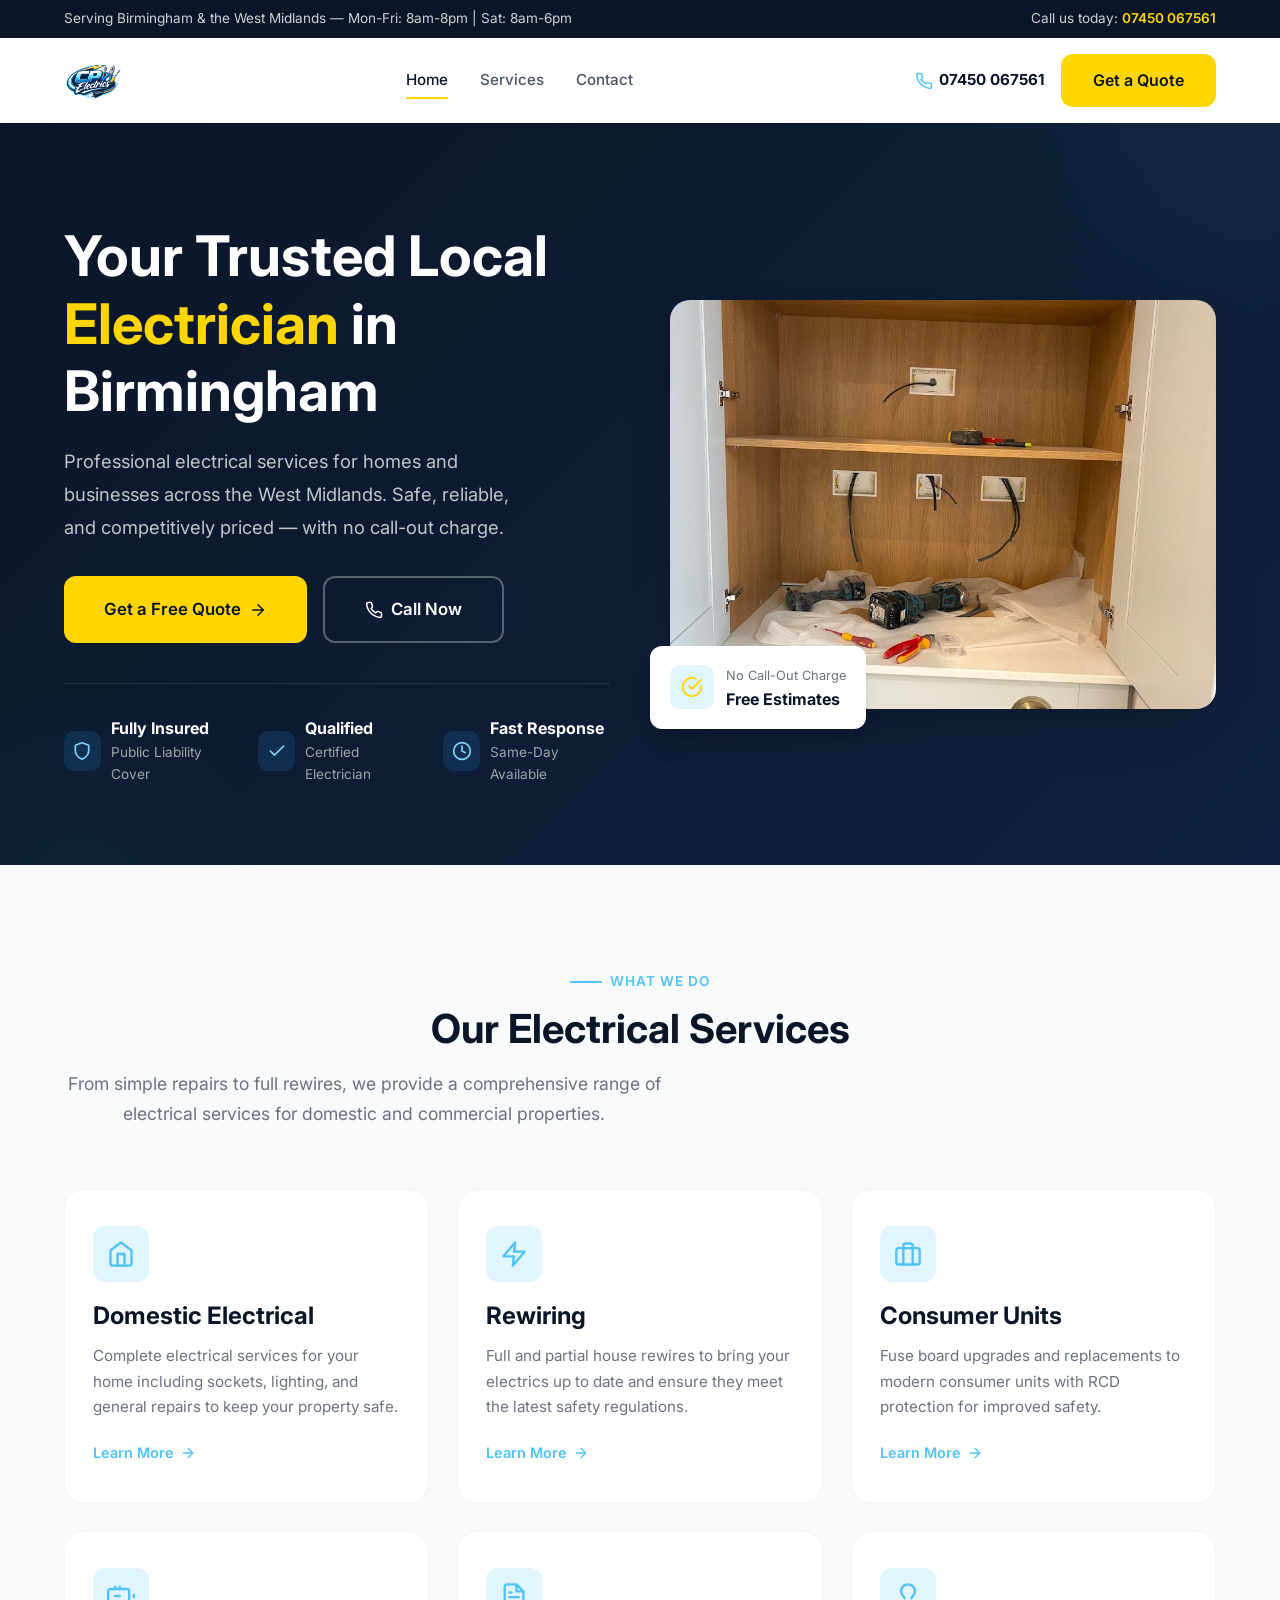
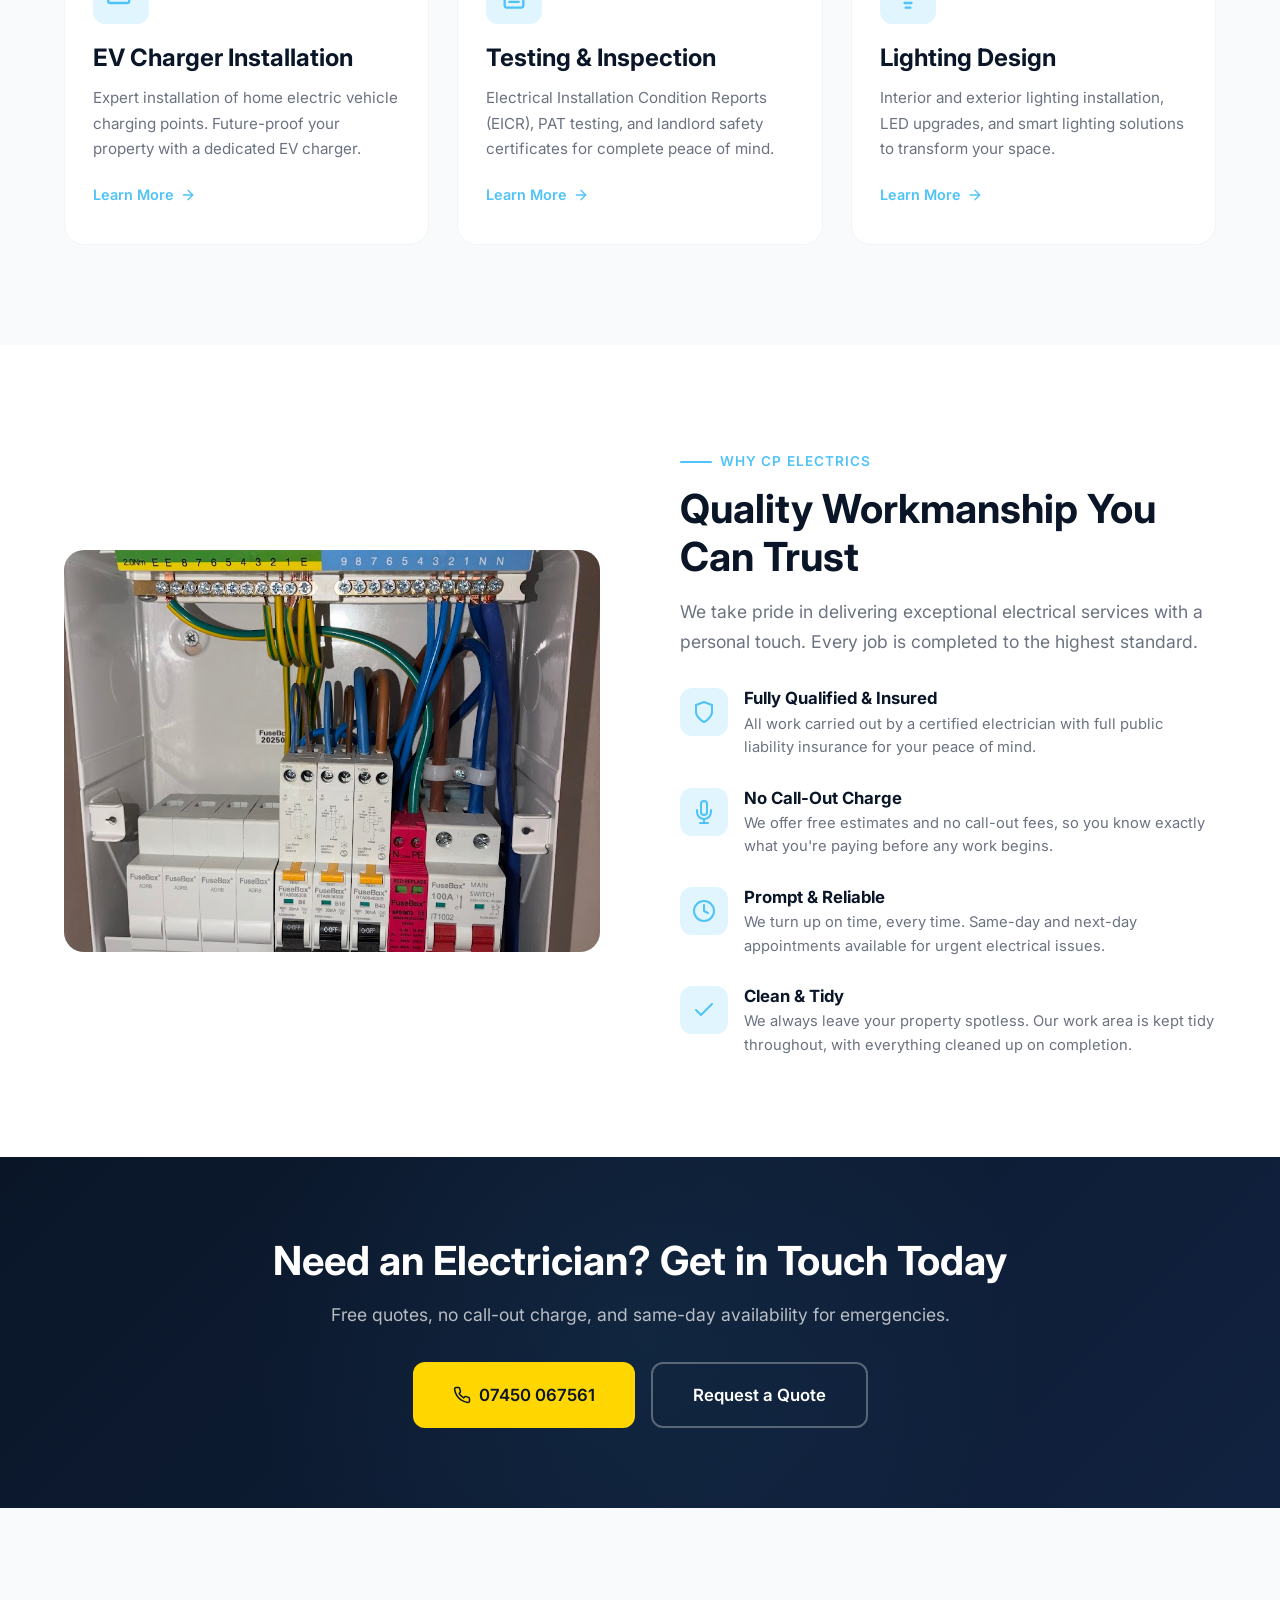
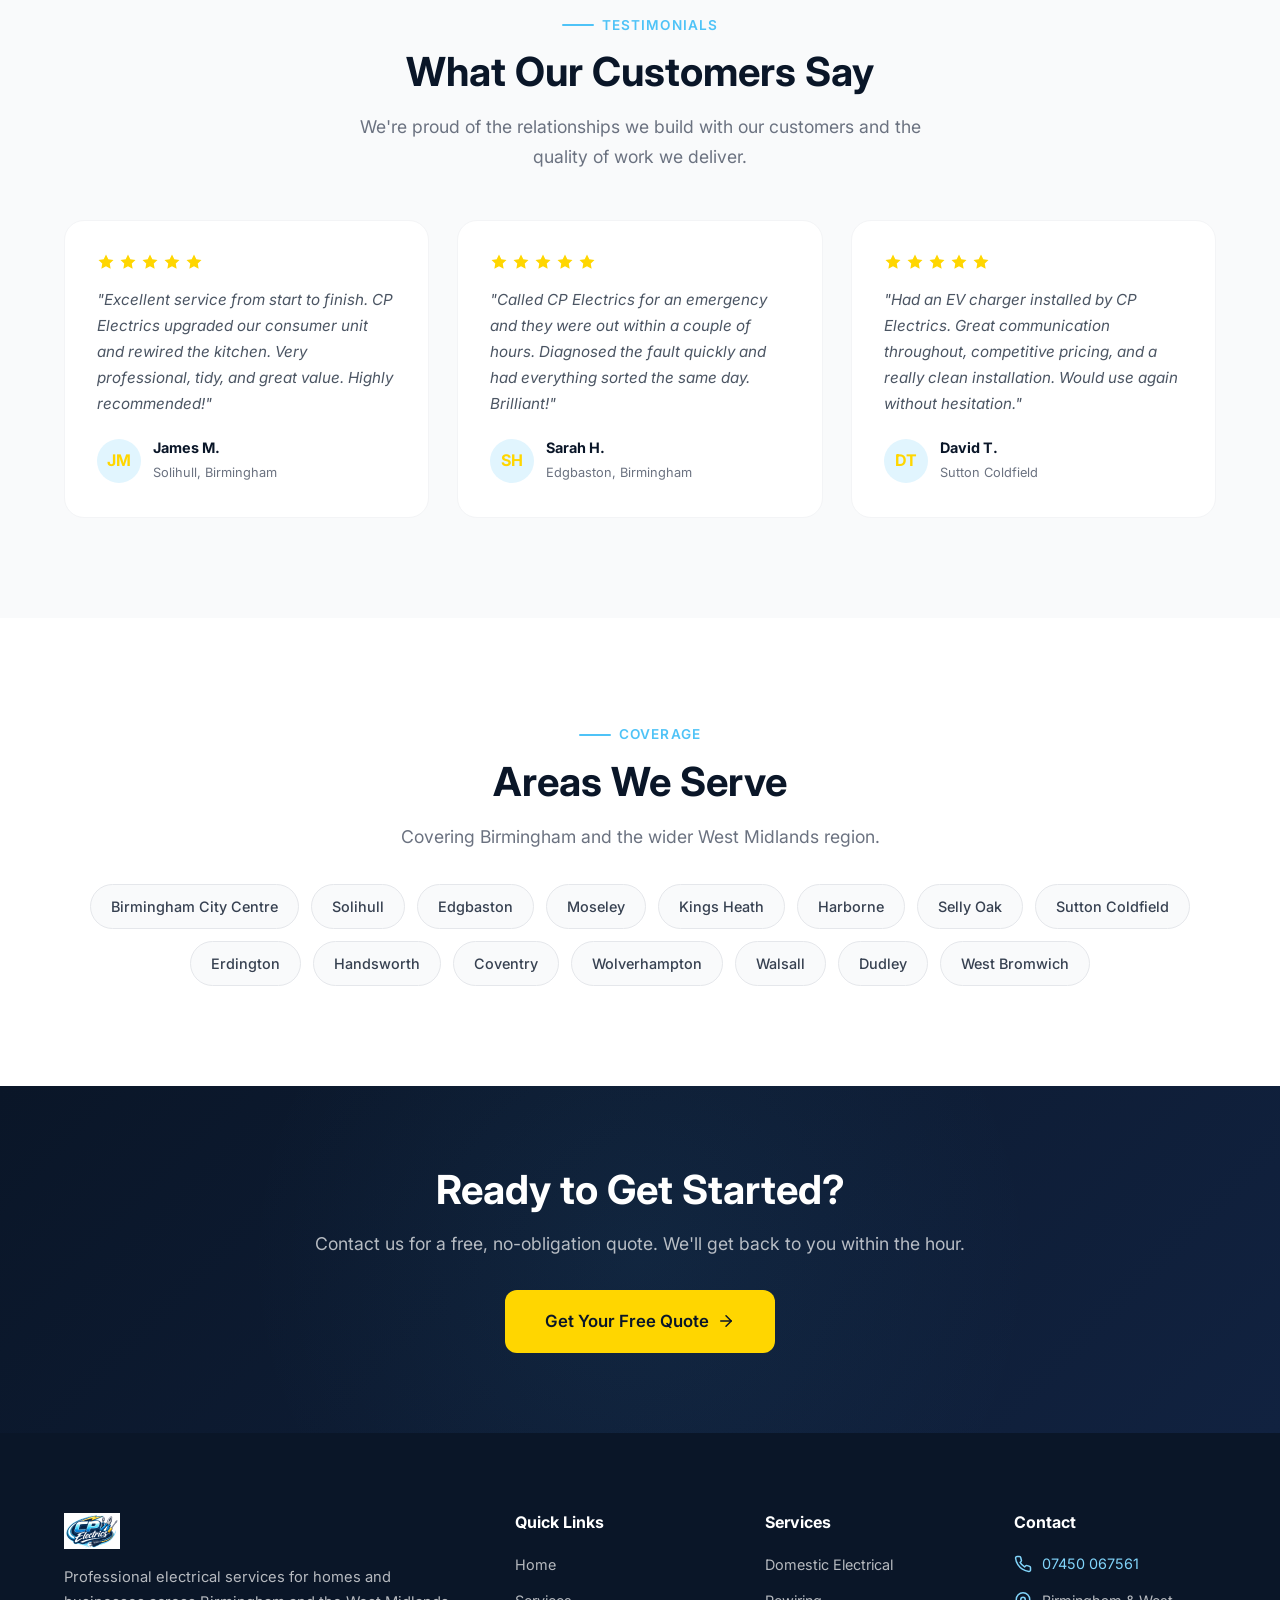
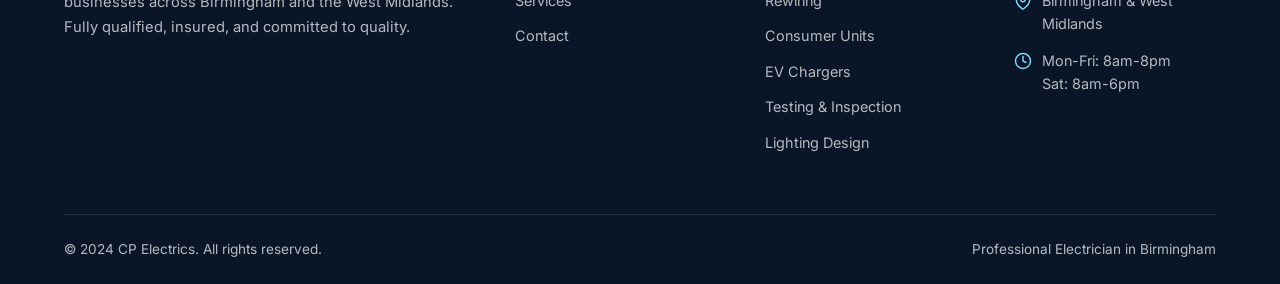
==== commit 6e77bbaa: "Add brand logo, work images, and update colour scheme - Replace SVG placeholder logo with actual CP " ====
--- a/index.html
+++ b/index.html
@@ -24,10 +24,7 @@
   <nav class="navbar">
     <div class="container">
       <a href="index.html" class="logo">
-        <div class="logo-icon">
-          <svg xmlns="http://www.w3.org/2000/svg" viewBox="0 0 24 24" fill="none" stroke="currentColor" stroke-width="2.5" stroke-linecap="round" stroke-linejoin="round"><path d="M13 2 3 14h9l-1 8 10-12h-9l1-8z"/></svg>
-        </div>
-        <span class="logo-text">CP <span>Electrics</span></span>
+        <img src="assets/images/logo.png" alt="CP Electrics" class="logo-img">
       </a>
       <div class="nav-links">
         <a href="index.html" class="active">Home</a>
@@ -95,10 +92,7 @@
       </div>
       <div class="hero-image">
         <div class="hero-image-wrapper">
-          <div class="hero-image-placeholder">
-            <svg xmlns="http://www.w3.org/2000/svg" viewBox="0 0 24 24" fill="none" stroke="currentColor" stroke-width="1" stroke-linecap="round" stroke-linejoin="round"><path d="M13 2 3 14h9l-1 8 10-12h-9l1-8z"/></svg>
-            <span style="font-size:0.9rem;">Add your hero image here</span>
-          </div>
+          <img src="assets/images/work-1.jpg" alt="CP Electrics - Professional electrical work in Birmingham" loading="lazy">
         </div>
         <div class="hero-float-card">
           <div class="icon">
@@ -184,10 +178,7 @@
     <div class="container">
       <div class="why-grid">
         <div class="why-image">
-          <div class="hero-image-placeholder" style="border-radius:20px;">
-            <svg xmlns="http://www.w3.org/2000/svg" viewBox="0 0 24 24" fill="none" stroke="currentColor" stroke-width="1" stroke-linecap="round" stroke-linejoin="round" style="width:60px;height:60px;opacity:0.3;"><path d="m3 9 9-7 9 7v11a2 2 0 0 1-2 2H5a2 2 0 0 1-2-2z"/><polyline points="9 22 9 12 15 12 15 22"/></svg>
-            <span style="font-size:0.9rem;color:rgba(255,255,255,0.4);">Add your work image here</span>
-          </div>
+          <img src="assets/images/work-3.jpg" alt="CP Electrics work example - quality electrical installation" loading="lazy">
         </div>
         <div>
           <div class="section-label">Why CP Electrics</div>
@@ -358,10 +349,7 @@
       <div class="footer-grid">
         <div class="footer-about">
           <a href="index.html" class="logo">
-            <div class="logo-icon">
-              <svg xmlns="http://www.w3.org/2000/svg" viewBox="0 0 24 24" fill="none" stroke="currentColor" stroke-width="2.5" stroke-linecap="round" stroke-linejoin="round"><path d="M13 2 3 14h9l-1 8 10-12h-9l1-8z"/></svg>
-            </div>
-            <span class="logo-text" style="color:#fff;">CP <span>Electrics</span></span>
+            <img src="assets/images/logo.png" alt="CP Electrics" class="logo-img">
           </a>
           <p>Professional electrical services for homes and businesses across Birmingham and the West Midlands. Fully qualified, insured, and committed to quality.</p>
         </div>
@@ -388,7 +376,7 @@
           <h4>Contact</h4>
           <div class="footer-contact-item">
             <svg xmlns="http://www.w3.org/2000/svg" viewBox="0 0 24 24" fill="none" stroke="currentColor" stroke-width="2" stroke-linecap="round" stroke-linejoin="round"><path d="M22 16.92v3a2 2 0 0 1-2.18 2 19.79 19.79 0 0 1-8.63-3.07 19.5 19.5 0 0 1-6-6 19.79 19.79 0 0 1-3.07-8.67A2 2 0 0 1 4.11 2h3a2 2 0 0 1 2 1.72c.127.96.361 1.903.7 2.81a2 2 0 0 1-.45 2.11L8.09 9.91a16 16 0 0 0 6 6l1.27-1.27a2 2 0 0 1 2.11-.45c.907.339 1.85.573 2.81.7A2 2 0 0 1 22 16.92z"/></svg>
-            <div><a href="tel:07450067561" style="color:var(--accent);">07450 067561</a></div>
+            <div><a href="tel:07450067561" style="color:var(--blue-light);">07450 067561</a></div>
           </div>
           <div class="footer-contact-item">
             <svg xmlns="http://www.w3.org/2000/svg" viewBox="0 0 24 24" fill="none" stroke="currentColor" stroke-width="2" stroke-linecap="round" stroke-linejoin="round"><path d="M21 10c0 7-9 13-9 13s-9-6-9-13a9 9 0 0 1 18 0z"/><circle cx="12" cy="10" r="3"/></svg>
--- a/assets/css/style.css
+++ b/assets/css/style.css
@@ -1,12 +1,15 @@
 /* ===== CP Electrics - Modern Electrician Website ===== */
-/* Design System: Dark navy + Electric amber/yellow accent */
+/* Design System: Electric blue + Yellow accent (matching brand logo) */
 
 :root {
-  --primary: #1a1f36;
-  --primary-light: #252b48;
-  --accent: #f59e0b;
-  --accent-hover: #d97706;
-  --accent-light: #fef3c7;
+  --primary: #0a1628;
+  --primary-light: #112240;
+  --accent: #ffd600;
+  --accent-hover: #f5c400;
+  --accent-light: #fff9c4;
+  --blue: #4fc3f7;
+  --blue-light: #81d4fa;
+  --blue-dark: #0288d1;
   --white: #ffffff;
   --gray-50: #f9fafb;
   --gray-100: #f3f4f6;
@@ -85,7 +88,7 @@
   font-weight: 600;
   text-transform: uppercase;
   letter-spacing: 0.08em;
-  color: var(--accent);
+  color: var(--blue);
   margin-bottom: 12px;
 }
 
@@ -93,7 +96,7 @@
   content: '';
   width: 32px;
   height: 2px;
-  background: var(--accent);
+  background: var(--blue);
   border-radius: 2px;
 }
 
@@ -133,7 +136,7 @@
 .btn-primary:hover {
   background: var(--accent-hover);
   transform: translateY(-2px);
-  box-shadow: 0 8px 25px rgba(245, 158, 11, 0.3);
+  box-shadow: 0 8px 25px rgba(255, 214, 0, 0.3);
 }
 
 .btn-secondary {
@@ -142,8 +145,8 @@
   border: 2px solid var(--gray-200);
 }
 .btn-secondary:hover {
-  border-color: var(--accent);
-  color: var(--accent);
+  border-color: var(--blue);
+  color: var(--blue);
   transform: translateY(-2px);
 }
 
@@ -212,6 +215,17 @@
   align-items: center;
   gap: 10px;
 }
+.logo-img {
+  height: 38px;
+  width: auto;
+  object-fit: contain;
+}
+.navbar.scrolled .logo-img {
+  height: 32px;
+}
+.footer .logo-img {
+  height: 36px;
+}
 .logo-icon {
   width: 44px;
   height: 44px;
@@ -232,7 +246,7 @@
   color: var(--primary);
 }
 .logo-text span {
-  color: var(--accent);
+  color: var(--blue);
 }
 
 .nav-links {
@@ -277,7 +291,7 @@
 .nav-phone svg {
   width: 18px;
   height: 18px;
-  color: var(--accent);
+  color: var(--blue);
 }
 
 .mobile-toggle {
@@ -311,7 +325,7 @@
   right: -20%;
   width: 600px;
   height: 600px;
-  background: radial-gradient(circle, rgba(245,158,11,0.08) 0%, transparent 70%);
+  background: radial-gradient(circle, rgba(79,195,247,0.08) 0%, transparent 70%);
   border-radius: 50%;
 }
 .hero::after {
@@ -321,7 +335,7 @@
   left: -10%;
   width: 400px;
   height: 400px;
-  background: radial-gradient(circle, rgba(245,158,11,0.05) 0%, transparent 70%);
+  background: radial-gradient(circle, rgba(79,195,247,0.05) 0%, transparent 70%);
   border-radius: 50%;
 }
 
@@ -370,7 +384,7 @@
 .hero-badge-icon {
   width: 40px;
   height: 40px;
-  background: rgba(245,158,11,0.15);
+  background: rgba(33,150,243,0.15);
   border-radius: 10px;
   display: flex;
   align-items: center;
@@ -379,7 +393,7 @@
 .hero-badge-icon svg {
   width: 20px;
   height: 20px;
-  color: var(--accent);
+  color: var(--blue-light);
 }
 .hero-badge-text {
   font-size: 0.85rem;
@@ -440,7 +454,7 @@
 .hero-float-card .icon {
   width: 44px;
   height: 44px;
-  background: var(--accent-light);
+  background: #e1f5fe;
   border-radius: 10px;
   display: flex;
   align-items: center;
@@ -497,7 +511,7 @@
   left: 0;
   right: 0;
   height: 3px;
-  background: var(--accent);
+  background: var(--blue);
   transform: scaleX(0);
   transition: var(--transition);
 }
@@ -512,7 +526,7 @@
 .service-icon {
   width: 56px;
   height: 56px;
-  background: var(--accent-light);
+  background: #e1f5fe;
   border-radius: var(--radius);
   display: flex;
   align-items: center;
@@ -522,7 +536,7 @@
 .service-icon svg {
   width: 28px;
   height: 28px;
-  color: var(--accent);
+  color: var(--blue);
 }
 
 .service-card h3 {
@@ -540,7 +554,7 @@
   gap: 6px;
   font-weight: 600;
   font-size: 0.9rem;
-  color: var(--accent);
+  color: var(--blue);
 }
 .service-card .learn-more:hover {
   gap: 10px;
@@ -585,7 +599,7 @@
   width: 48px;
   height: 48px;
   min-width: 48px;
-  background: var(--accent-light);
+  background: #e1f5fe;
   border-radius: 12px;
   display: flex;
   align-items: center;
@@ -594,7 +608,7 @@
 .why-feature-icon svg {
   width: 24px;
   height: 24px;
-  color: var(--accent);
+  color: var(--blue);
 }
 .why-feature h4 {
   margin-bottom: 4px;
@@ -622,7 +636,7 @@
   transform: translate(-50%, -50%);
   width: 800px;
   height: 800px;
-  background: radial-gradient(circle, rgba(245,158,11,0.06) 0%, transparent 70%);
+  background: radial-gradient(circle, rgba(79,195,247,0.06) 0%, transparent 70%);
   border-radius: 50%;
 }
 .cta-banner h2 {
@@ -684,7 +698,7 @@
   width: 44px;
   height: 44px;
   border-radius: 50%;
-  background: var(--accent-light);
+  background: #e1f5fe;
   display: flex;
   align-items: center;
   justify-content: center;
@@ -724,7 +738,7 @@
   transition: var(--transition);
 }
 .area-tag:hover {
-  background: var(--accent-light);
+  background: #e1f5fe;
   border-color: var(--accent);
   color: var(--primary);
 }
@@ -784,7 +798,7 @@
   transition: var(--transition);
 }
 .footer-links a:hover {
-  color: var(--accent);
+  color: var(--blue-light);
   padding-left: 4px;
 }
 
@@ -798,7 +812,7 @@
   width: 18px;
   height: 18px;
   min-width: 18px;
-  color: var(--accent);
+  color: var(--blue-light);
   margin-top: 3px;
 }
 
@@ -825,7 +839,7 @@
   right: -10%;
   width: 400px;
   height: 400px;
-  background: radial-gradient(circle, rgba(245,158,11,0.06) 0%, transparent 70%);
+  background: radial-gradient(circle, rgba(79,195,247,0.06) 0%, transparent 70%);
   border-radius: 50%;
 }
 .page-header h1 {
@@ -922,7 +936,7 @@
 }
 .sidebar-services-list a:hover,
 .sidebar-services-list a.active {
-  color: var(--accent);
+  color: var(--blue);
 }
 .sidebar-services-list a svg {
   width: 16px;
@@ -987,7 +1001,7 @@
   width: 48px;
   height: 48px;
   min-width: 48px;
-  background: var(--accent-light);
+  background: #e1f5fe;
   border-radius: 12px;
   display: flex;
   align-items: center;
@@ -996,7 +1010,7 @@
 .contact-info-card .icon svg {
   width: 22px;
   height: 22px;
-  color: var(--accent);
+  color: var(--blue);
 }
 .contact-info-card h4 {
   font-size: 0.95rem;
@@ -1063,7 +1077,7 @@
   outline: none;
   border-color: var(--accent);
   background: var(--white);
-  box-shadow: 0 0 0 3px rgba(245, 158, 11, 0.1);
+  box-shadow: 0 0 0 3px rgba(79, 195, 247, 0.2);
 }
 .form-group textarea {
   resize: vertical;
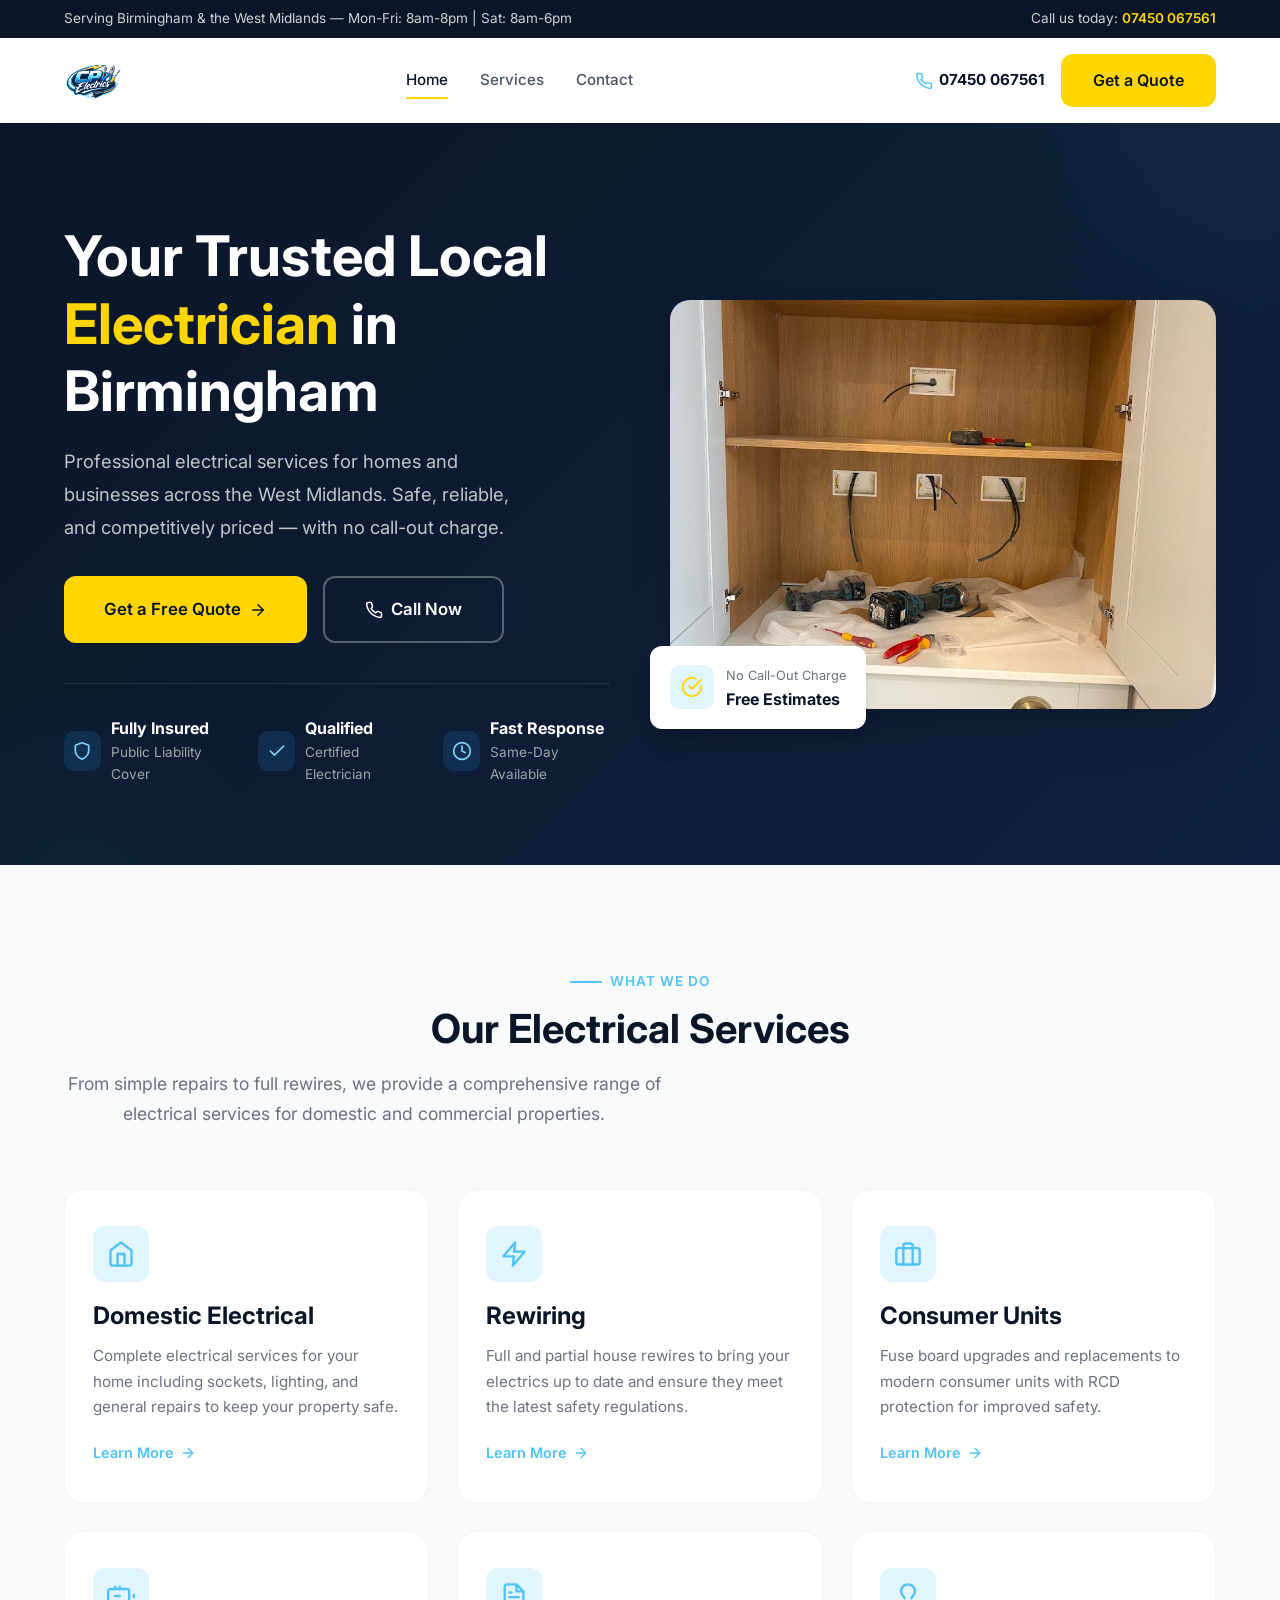
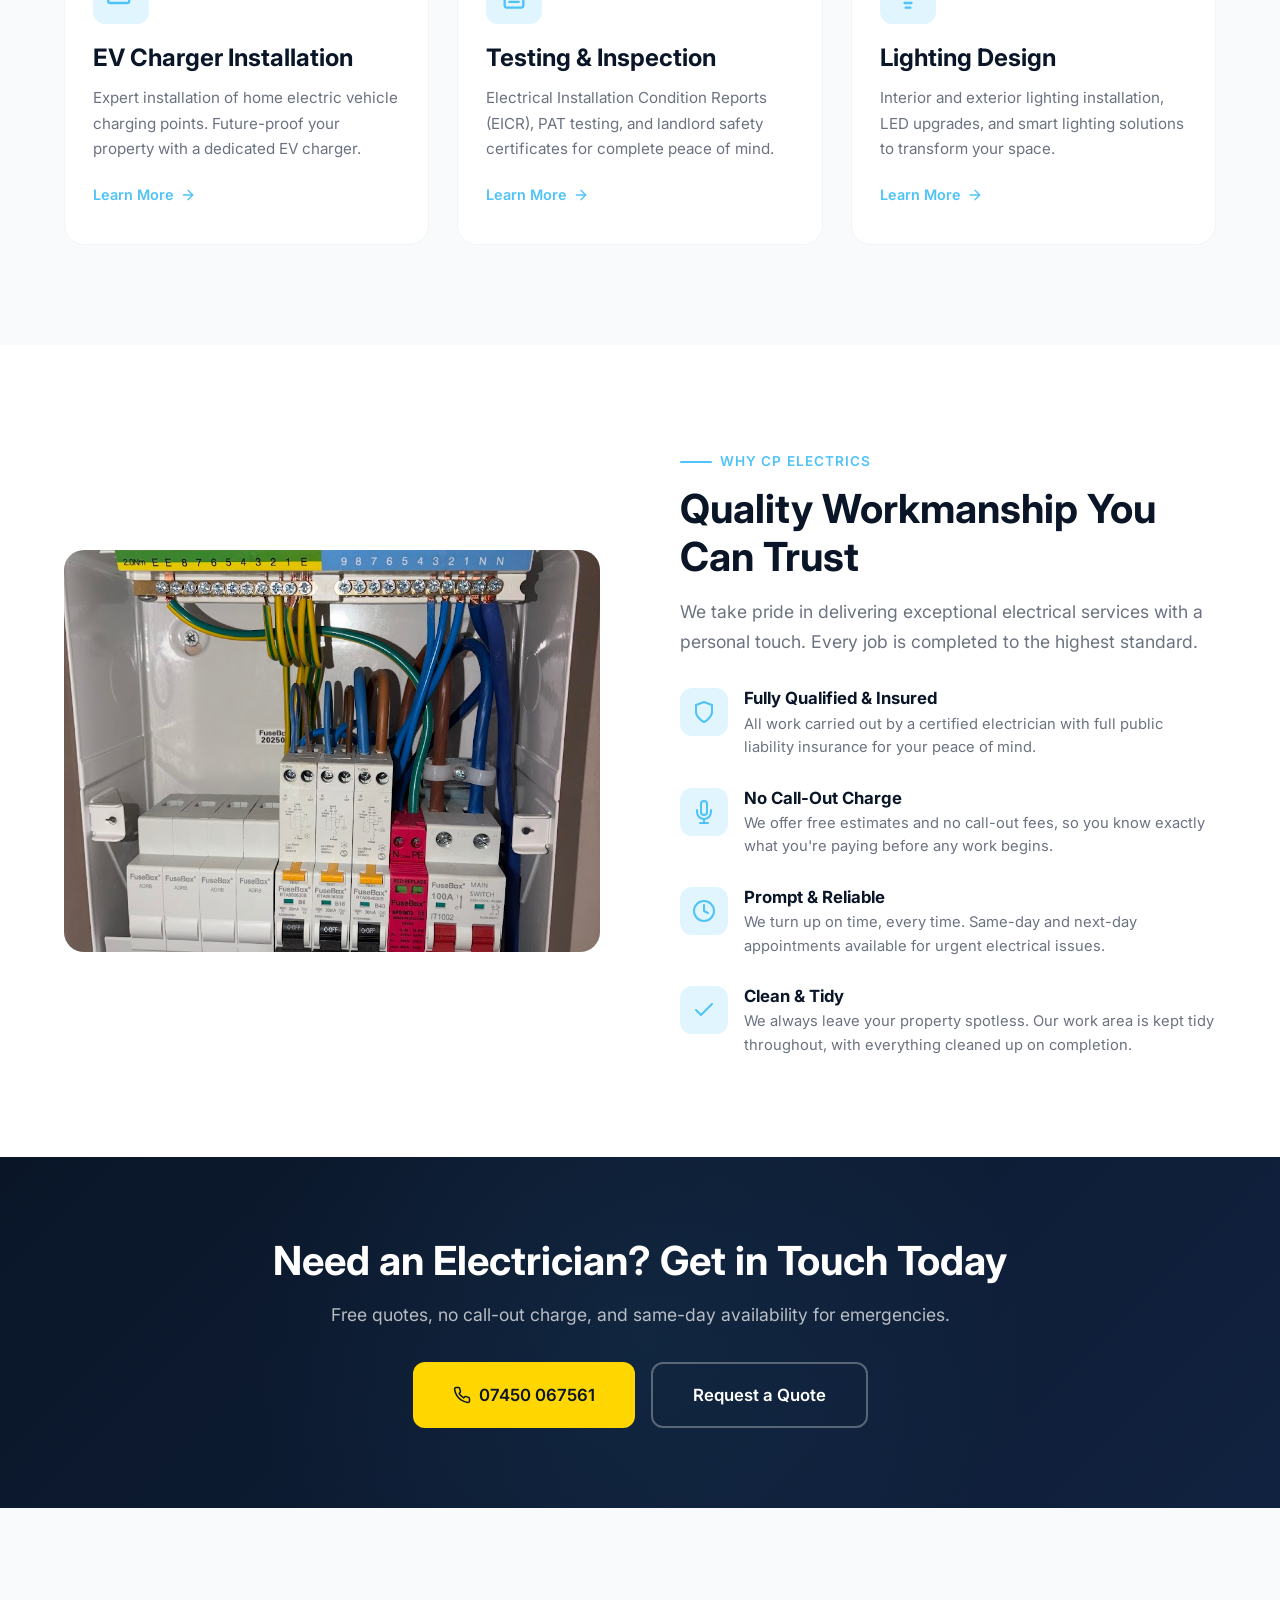
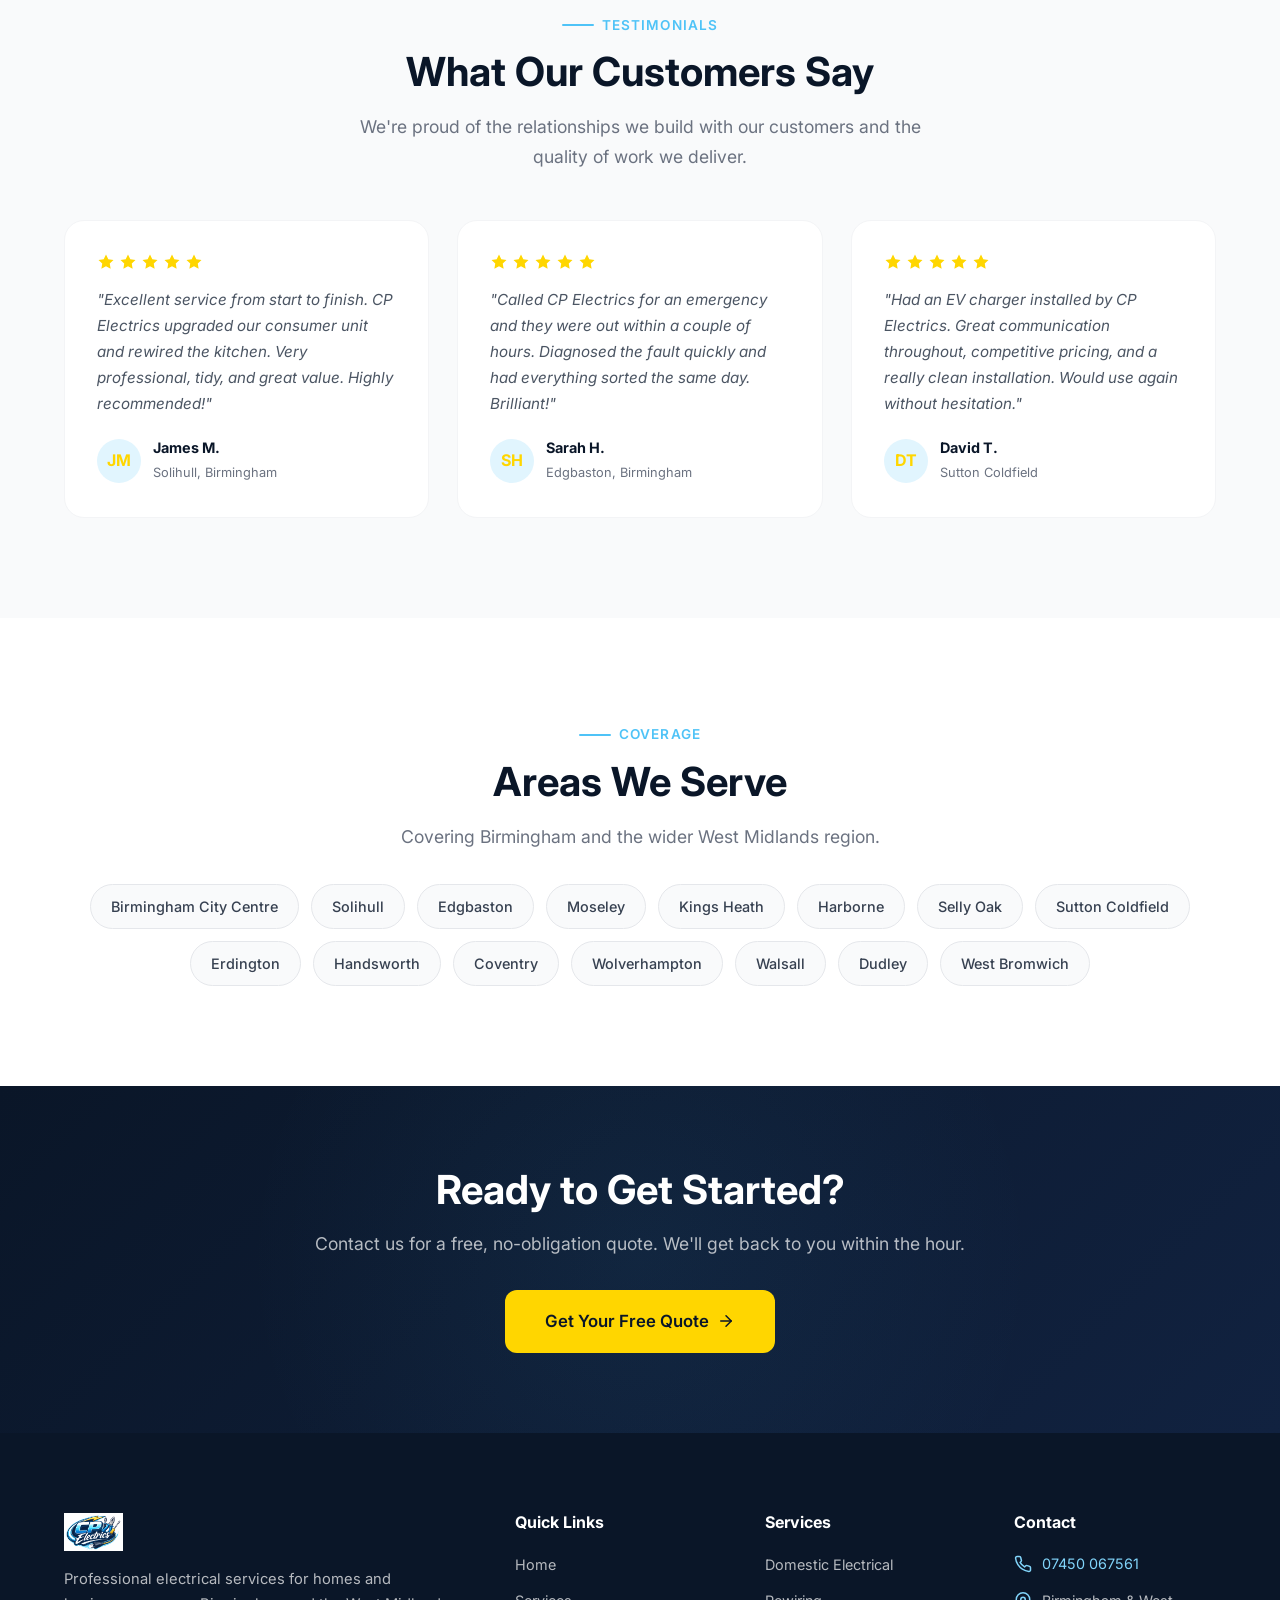
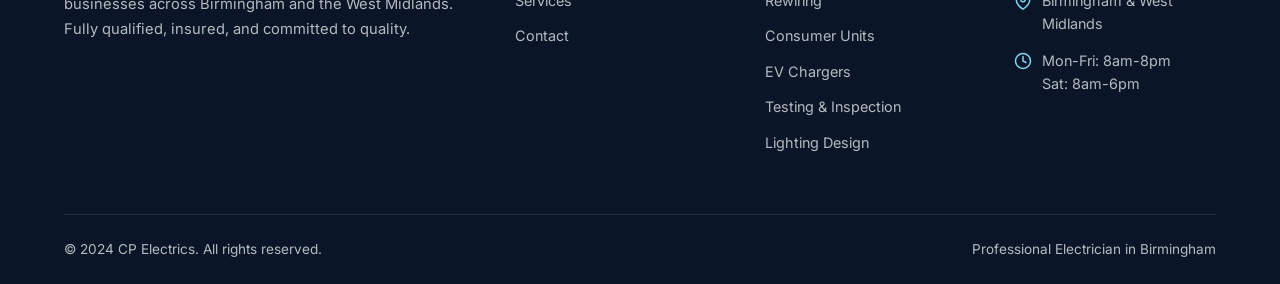
==== commit c0b94afe: "Fix logo sizing with inline styles for cache resilience Co-Authored-By: Claude Opus 4.6 (1M context)" ====
--- a/index.html
+++ b/index.html
@@ -24,7 +24,7 @@
   <nav class="navbar">
     <div class="container">
       <a href="index.html" class="logo">
-        <img src="assets/images/logo.png" alt="CP Electrics" class="logo-img">
+        <img src="assets/images/logo.png" alt="CP Electrics" class="logo-img" style="height:38px;width:auto;">
       </a>
       <div class="nav-links">
         <a href="index.html" class="active">Home</a>
@@ -349,7 +349,7 @@
       <div class="footer-grid">
         <div class="footer-about">
           <a href="index.html" class="logo">
-            <img src="assets/images/logo.png" alt="CP Electrics" class="logo-img">
+            <img src="assets/images/logo.png" alt="CP Electrics" class="logo-img" style="height:38px;width:auto;">
           </a>
           <p>Professional electrical services for homes and businesses across Birmingham and the West Midlands. Fully qualified, insured, and committed to quality.</p>
         </div>
